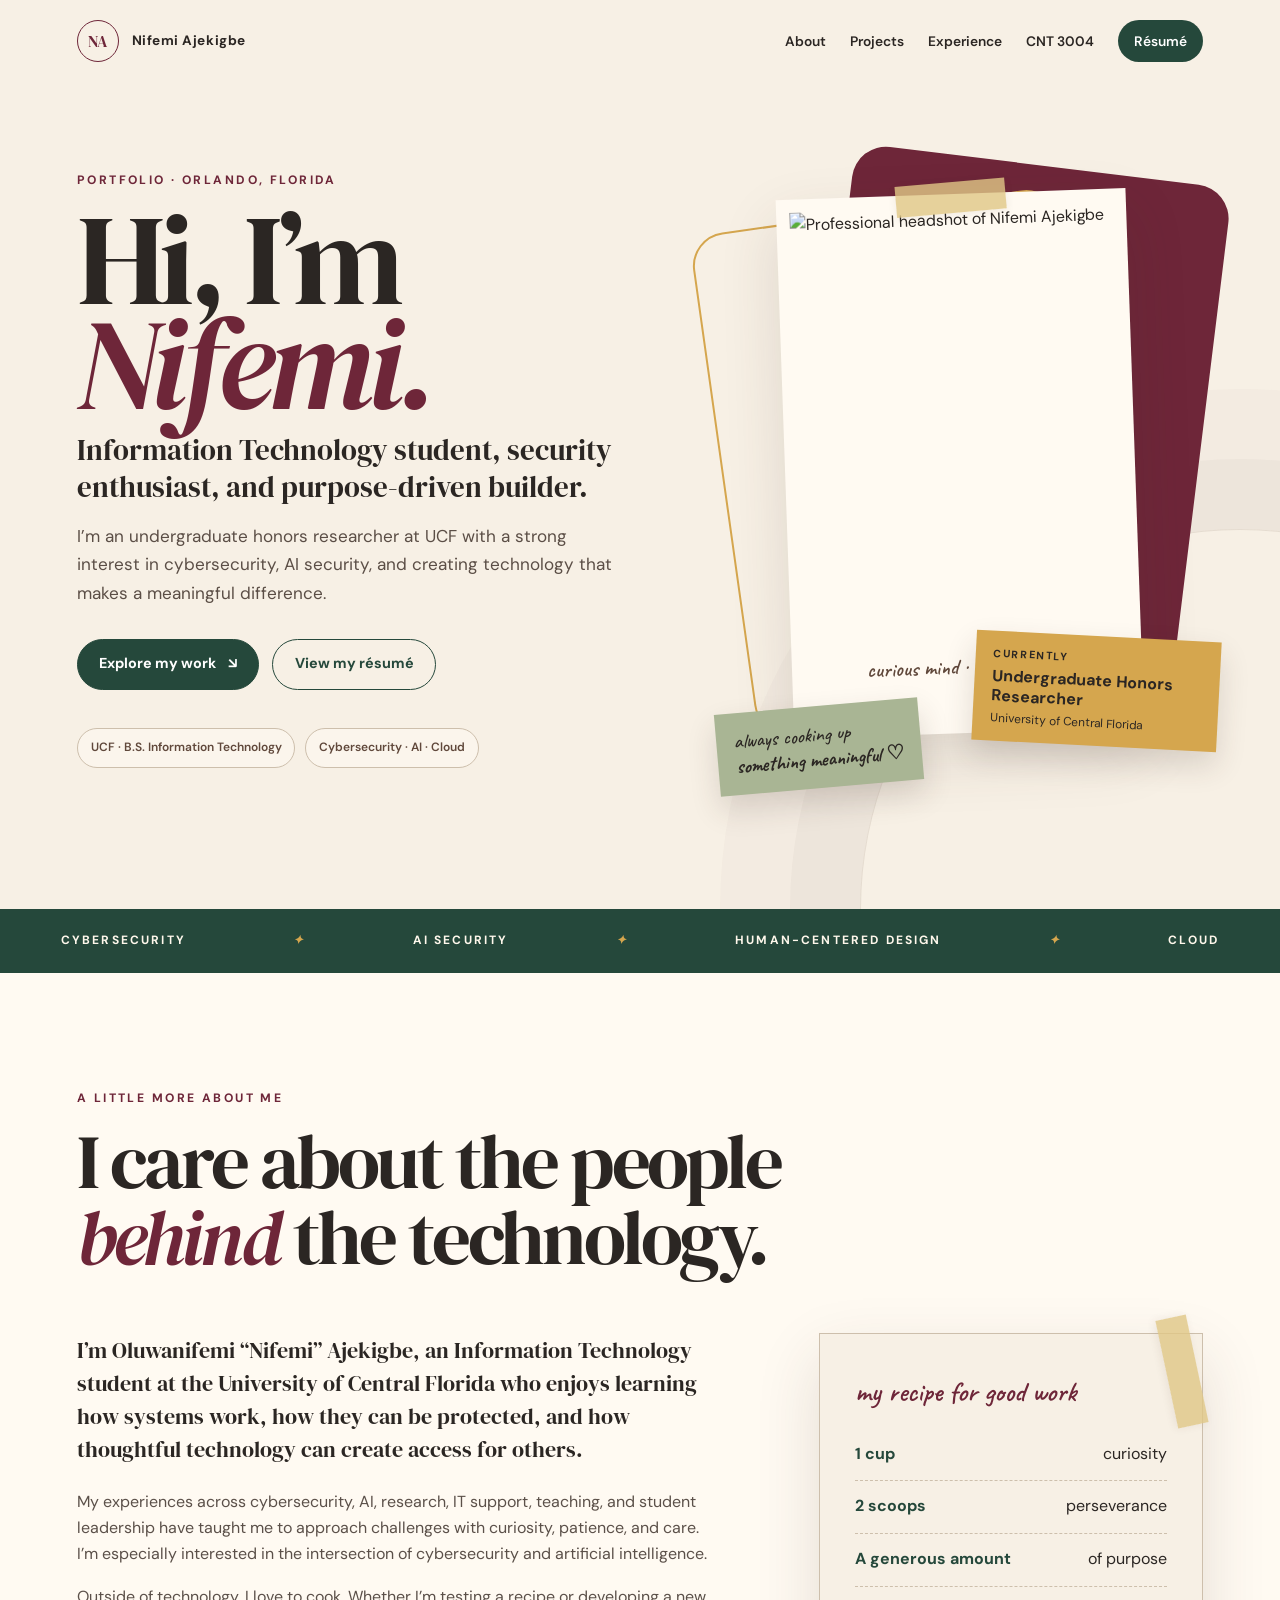
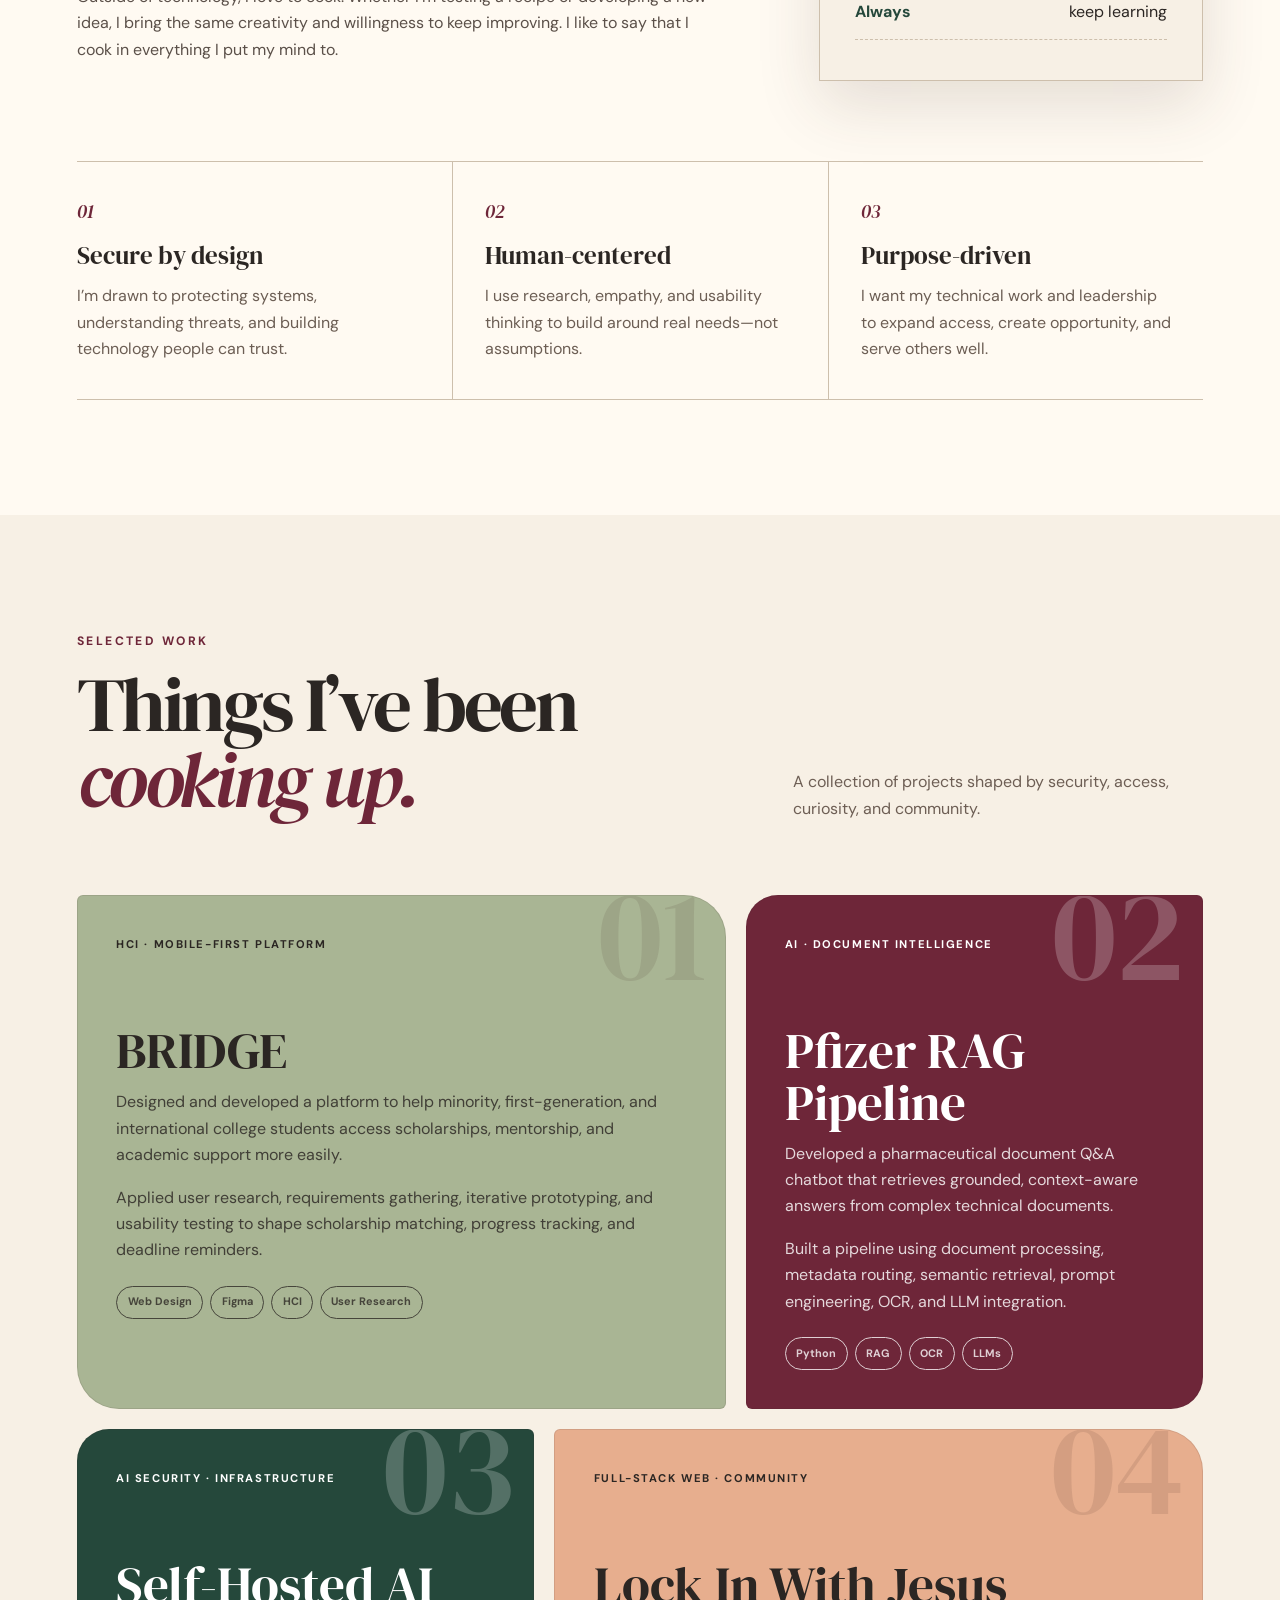
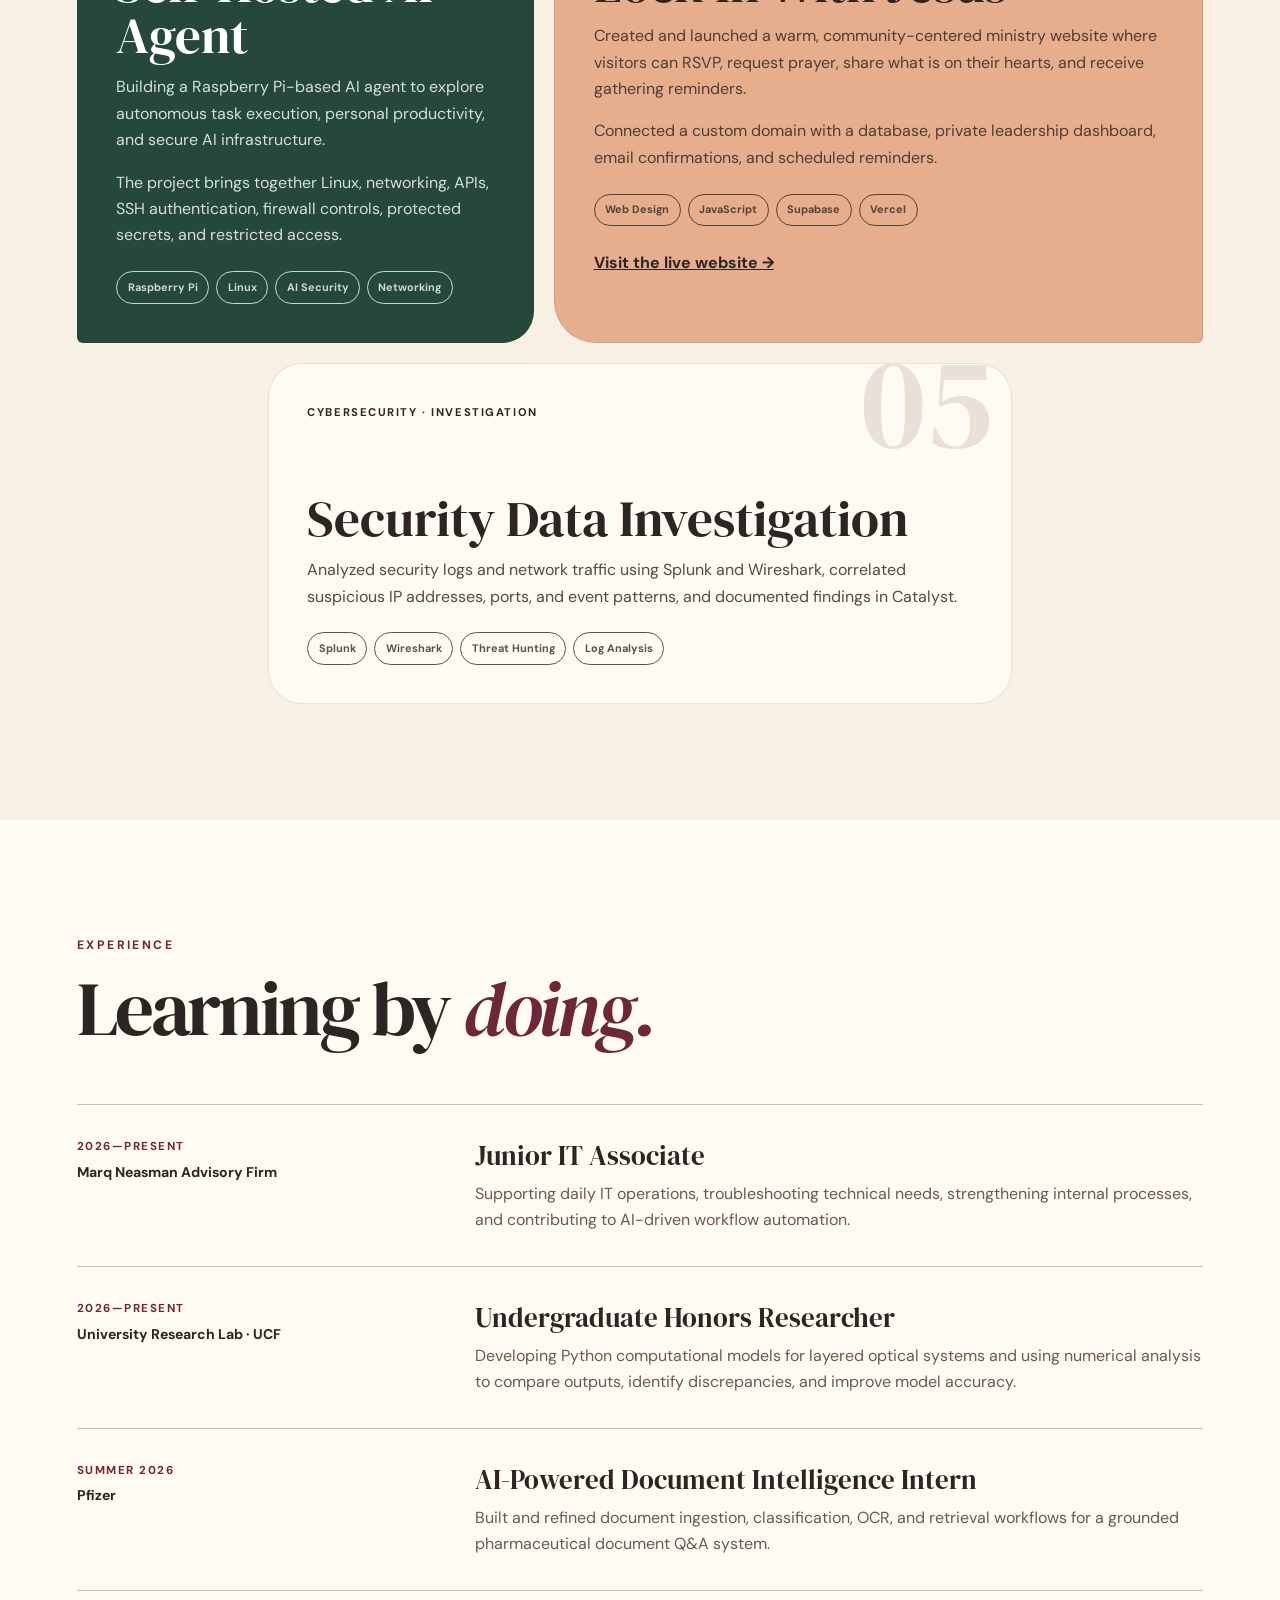
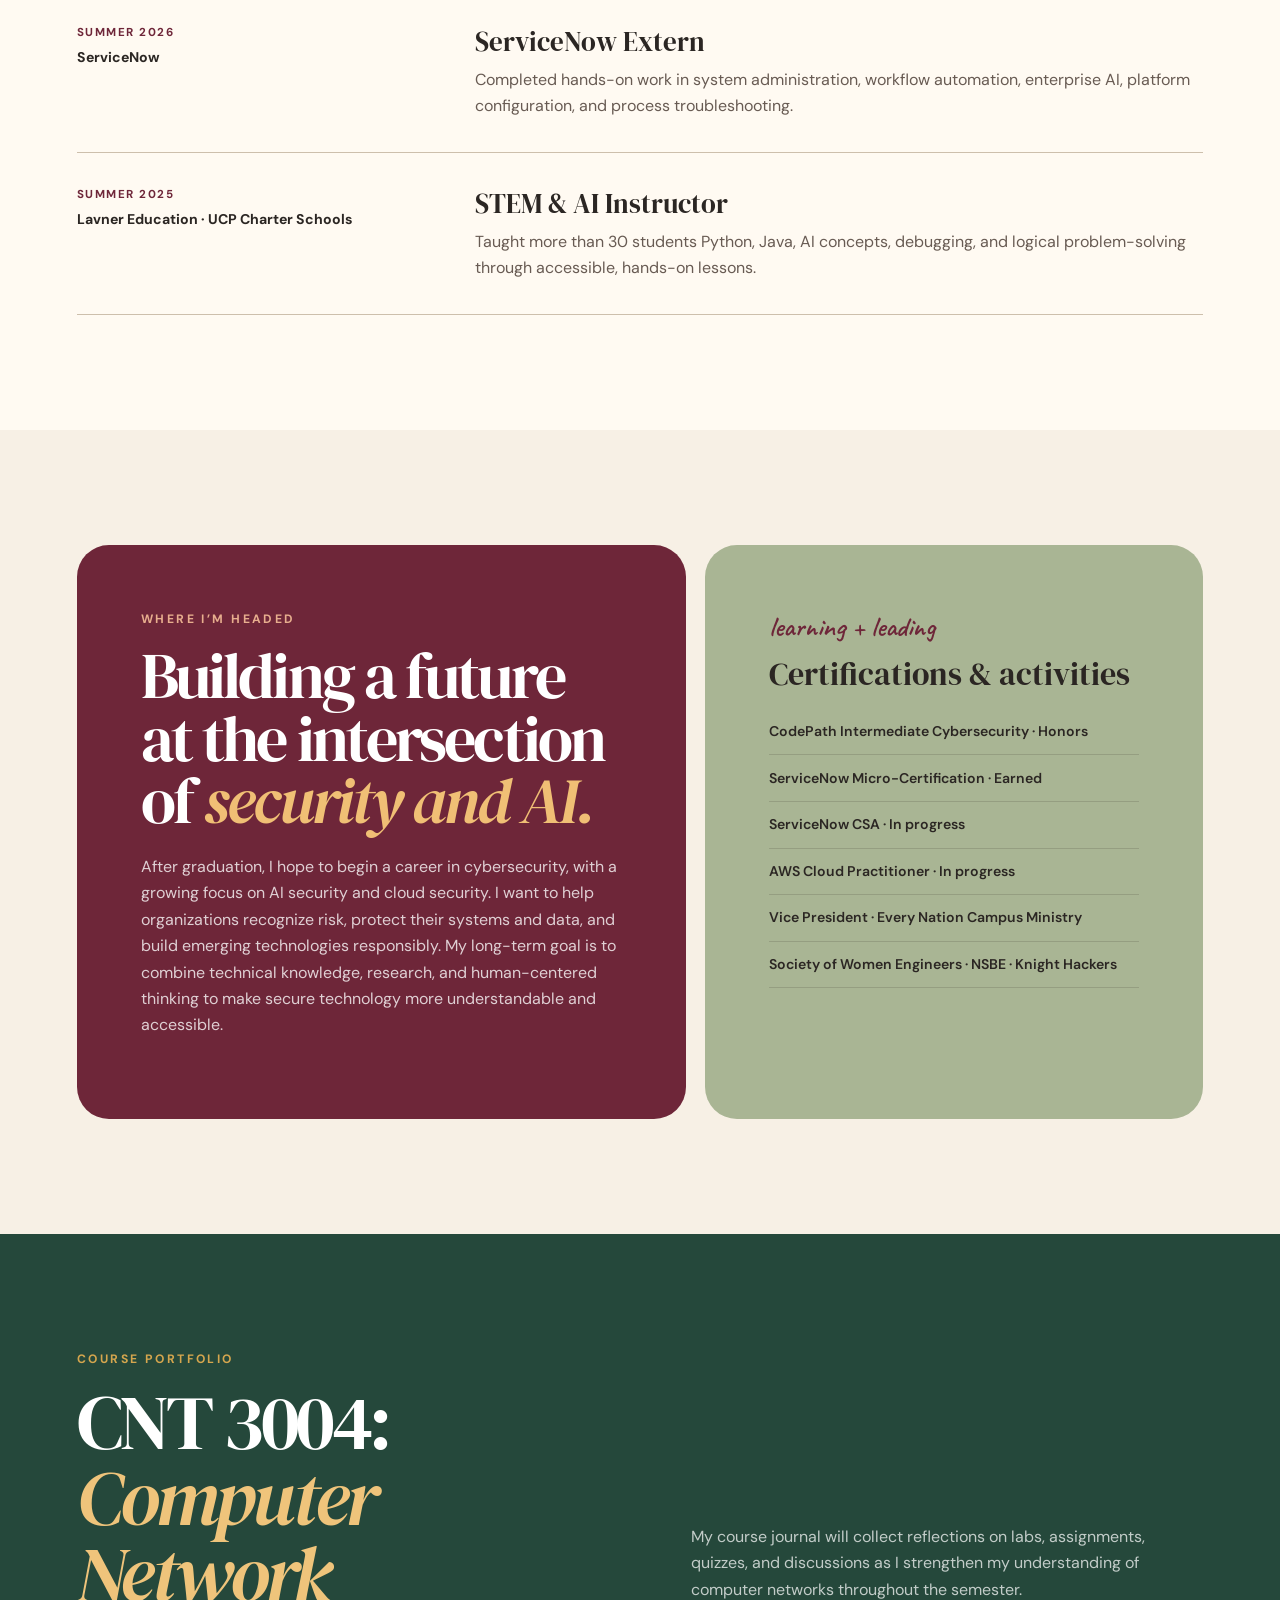
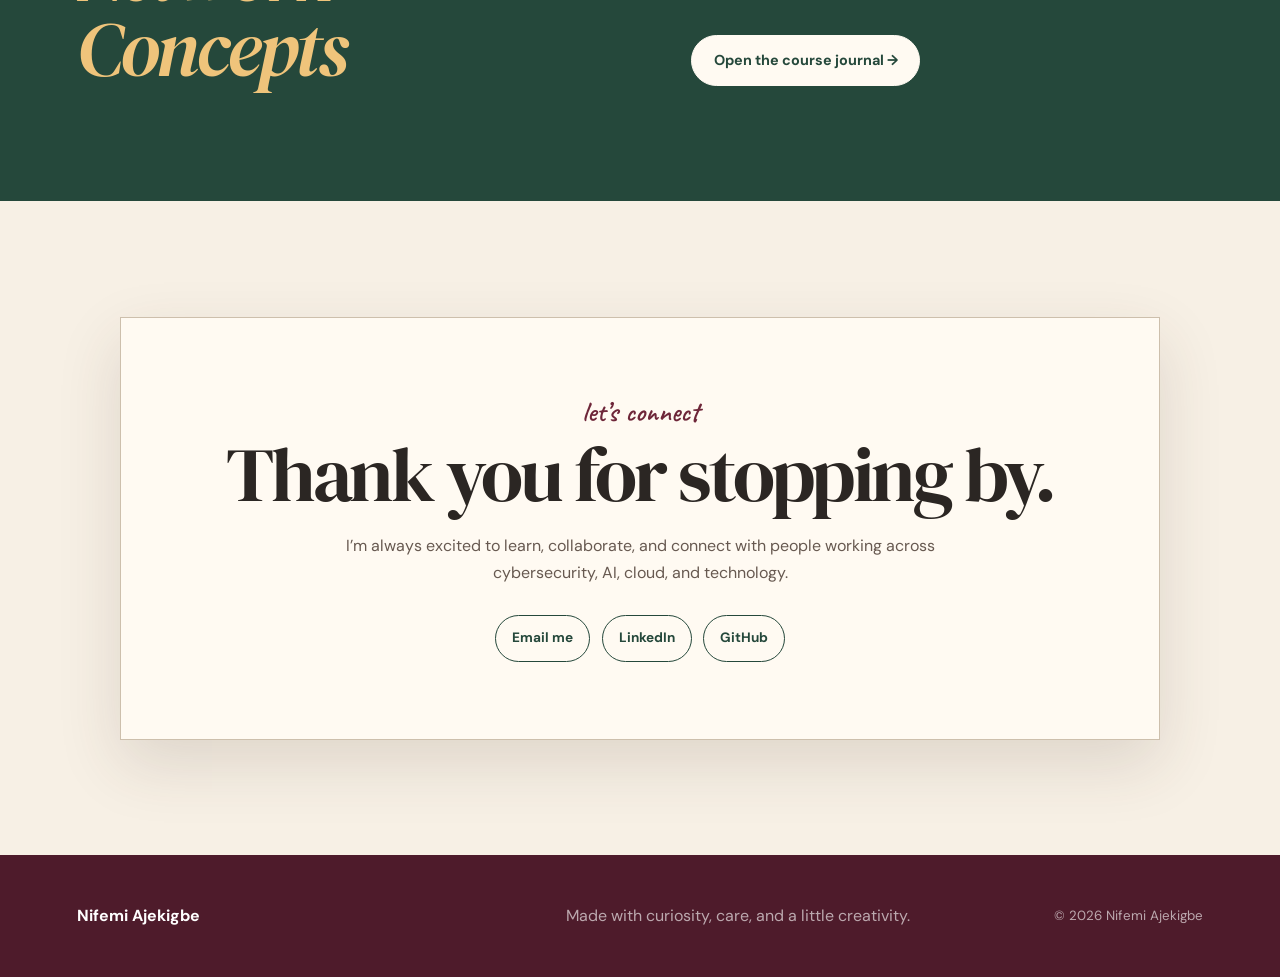
==== index.html @ f954db82 "Add files via upload" ====
<!doctype html>
<html lang="en">
<head>
  <meta charset="utf-8">
  <meta name="viewport" content="width=device-width, initial-scale=1">
  <title>Nifemi Ajekigbe | Portfolio</title>
  <meta name="description" content="The professional portfolio of Nifemi Ajekigbe, an Information Technology student, cybersecurity enthusiast, and undergraduate honors researcher at UCF.">
  <link rel="preconnect" href="https://fonts.googleapis.com">
  <link rel="preconnect" href="https://fonts.gstatic.com" crossorigin>
  <link href="https://fonts.googleapis.com/css2?family=Caveat:wght@500;600&family=DM+Sans:wght@400;500;600;700&family=DM+Serif+Display:ital@0;1&display=swap" rel="stylesheet">
  <link rel="stylesheet" href="/styles.css">
  <script>document.documentElement.classList.add('js')</script>
</head>
<body>
  <a class="skip-link" href="#main">Skip to content</a>
  <header class="site-header">
    <a class="wordmark" href="/" aria-label="Nifemi Ajekigbe home"><span>NA</span><strong>Nifemi Ajekigbe</strong></a>
    <button class="menu-button" type="button" aria-expanded="false" aria-controls="site-nav">Menu</button>
    <nav id="site-nav" aria-label="Main navigation">
      <a href="#about">About</a>
      <a href="#projects">Projects</a>
      <a href="#experience">Experience</a>
      <a href="/cnt3004">CNT 3004</a>
      <a class="nav-pill" href="/assets/oluwanifemi-ajekigbe-resume.pdf" target="_blank">Résumé</a>
    </nav>
  </header>

  <main id="main">
    <section class="hero section-pad">
      <div class="paper-sun" aria-hidden="true"></div>
      <div class="hero-copy reveal from-left">
        <p class="eyebrow">Portfolio · Orlando, Florida</p>
        <h1>Hi, I’m <em>Nifemi.</em></h1>
        <p class="hero-title">Information Technology student, security enthusiast, and purpose-driven builder.</p>
        <p class="hero-intro">I’m an undergraduate honors researcher at UCF with a strong interest in cybersecurity, AI security, and creating technology that makes a meaningful difference.</p>
        <div class="hero-actions">
          <a class="button primary" href="#projects">Explore my work <span>↘</span></a>
          <a class="button secondary" href="/assets/oluwanifemi-ajekigbe-resume.pdf" target="_blank">View my résumé</a>
        </div>
        <div class="quick-notes" aria-label="Quick facts">
          <span>UCF · B.S. Information Technology</span>
          <span>Cybersecurity · AI · Cloud</span>
        </div>
      </div>

      <div class="portrait-collage reveal from-right" aria-label="Professional portrait collage">
        <div class="shape shape-one" aria-hidden="true"></div>
        <div class="shape shape-two" aria-hidden="true"></div>
        <figure class="portrait-frame">
          <span class="tape tape-top" aria-hidden="true"></span>
          <img src="/assets/nifemi-headshot.png" alt="Professional headshot of Nifemi Ajekigbe">
          <figcaption>curious mind · caring heart</figcaption>
        </figure>
        <div class="note-card note-research"><small>currently</small><strong>Undergraduate Honors Researcher</strong><span>University of Central Florida</span></div>
        <div class="note-card note-cooking">always cooking up<br><strong>something meaningful ♡</strong></div>
      </div>
    </section>

    <div class="marquee" aria-label="Areas of interest"><span>CYBERSECURITY</span><i>✦</i><span>AI SECURITY</span><i>✦</i><span>HUMAN-CENTERED DESIGN</span><i>✦</i><span>CLOUD</span></div>

    <section class="about section-pad" id="about">
      <div class="section-heading reveal">
        <p class="eyebrow">A little more about me</p>
        <h2>I care about the people <em>behind</em> the technology.</h2>
      </div>
      <div class="about-grid">
        <div class="about-copy reveal from-left">
          <p class="lead">I’m Oluwanifemi “Nifemi” Ajekigbe, an Information Technology student at the University of Central Florida who enjoys learning how systems work, how they can be protected, and how thoughtful technology can create access for others.</p>
          <p>My experiences across cybersecurity, AI, research, IT support, teaching, and student leadership have taught me to approach challenges with curiosity, patience, and care. I’m especially interested in the intersection of cybersecurity and artificial intelligence.</p>
          <p>Outside of technology, I love to cook. Whether I’m testing a recipe or developing a new idea, I bring the same creativity and willingness to keep improving. I like to say that I cook in everything I put my mind to.</p>
        </div>
        <aside class="recipe-card reveal from-right" aria-label="Nifemi's approach">
          <span class="tape tape-side" aria-hidden="true"></span>
          <p class="handwritten">my recipe for good work</p>
          <ul>
            <li><strong>1 cup</strong> curiosity</li>
            <li><strong>2 scoops</strong> perseverance</li>
            <li><strong>A generous amount</strong> of purpose</li>
            <li><strong>Always</strong> keep learning</li>
          </ul>
        </aside>
      </div>

      <div class="focus-grid">
        <article class="focus-card reveal"><span>01</span><h3>Secure by design</h3><p>I’m drawn to protecting systems, understanding threats, and building technology people can trust.</p></article>
        <article class="focus-card reveal"><span>02</span><h3>Human-centered</h3><p>I use research, empathy, and usability thinking to build around real needs—not assumptions.</p></article>
        <article class="focus-card reveal"><span>03</span><h3>Purpose-driven</h3><p>I want my technical work and leadership to expand access, create opportunity, and serve others well.</p></article>
      </div>
    </section>

    <section class="projects section-pad" id="projects">
      <div class="section-heading split reveal">
        <div><p class="eyebrow">Selected work</p><h2>Things I’ve been <em>cooking up.</em></h2></div>
        <p>A collection of projects shaped by security, access, curiosity, and community.</p>
      </div>

      <div class="project-grid">
        <article class="project-card bridge reveal">
          <div class="project-number">01</div><p class="project-type">HCI · Mobile-first platform</p><h3>BRIDGE</h3>
          <p>Designed and developed a platform to help minority, first-generation, and international college students access scholarships, mentorship, and academic support more easily.</p>
          <p>Applied user research, requirements gathering, iterative prototyping, and usability testing to shape scholarship matching, progress tracking, and deadline reminders.</p>
          <ul class="tags"><li>Web Design</li><li>Figma</li><li>HCI</li><li>User Research</li></ul>
        </article>

        <article class="project-card rag reveal">
          <div class="project-number">02</div><p class="project-type">AI · Document intelligence</p><h3>Pfizer RAG Pipeline</h3>
          <p>Developed a pharmaceutical document Q&amp;A chatbot that retrieves grounded, context-aware answers from complex technical documents.</p>
          <p>Built a pipeline using document processing, metadata routing, semantic retrieval, prompt engineering, OCR, and LLM integration.</p>
          <ul class="tags"><li>Python</li><li>RAG</li><li>OCR</li><li>LLMs</li></ul>
        </article>

        <article class="project-card pi reveal">
          <div class="project-number">03</div><p class="project-type">AI security · Infrastructure</p><h3>Self-Hosted AI Agent</h3>
          <p>Building a Raspberry Pi-based AI agent to explore autonomous task execution, personal productivity, and secure AI infrastructure.</p>
          <p>The project brings together Linux, networking, APIs, SSH authentication, firewall controls, protected secrets, and restricted access.</p>
          <ul class="tags"><li>Raspberry Pi</li><li>Linux</li><li>AI Security</li><li>Networking</li></ul>
        </article>

        <article class="project-card lockin reveal">
          <div class="project-number">04</div><p class="project-type">Full-stack web · Community</p><h3>Lock In With Jesus</h3>
          <p>Created and launched a warm, community-centered ministry website where visitors can RSVP, request prayer, share what is on their hearts, and receive gathering reminders.</p>
          <p>Connected a custom domain with a database, private leadership dashboard, email confirmations, and scheduled reminders.</p>
          <ul class="tags"><li>Web Design</li><li>JavaScript</li><li>Supabase</li><li>Vercel</li></ul>
          <a class="text-link" href="https://www.lockinwjesus.org" target="_blank" rel="noreferrer">Visit the live website →</a>
        </article>

        <article class="project-card security reveal">
          <div class="project-number">05</div><p class="project-type">Cybersecurity · Investigation</p><h3>Security Data Investigation</h3>
          <p>Analyzed security logs and network traffic using Splunk and Wireshark, correlated suspicious IP addresses, ports, and event patterns, and documented findings in Catalyst.</p>
          <ul class="tags"><li>Splunk</li><li>Wireshark</li><li>Threat Hunting</li><li>Log Analysis</li></ul>
        </article>
      </div>
    </section>

    <section class="experience section-pad" id="experience">
      <div class="section-heading reveal"><p class="eyebrow">Experience</p><h2>Learning by <em>doing.</em></h2></div>
      <div class="timeline">
        <article class="timeline-item reveal"><div><span>2026—Present</span><strong>Marq Neasman Advisory Firm</strong></div><div><h3>Junior IT Associate</h3><p>Supporting daily IT operations, troubleshooting technical needs, strengthening internal processes, and contributing to AI-driven workflow automation.</p></div></article>
        <article class="timeline-item reveal"><div><span>2026—Present</span><strong>University Research Lab · UCF</strong></div><div><h3>Undergraduate Honors Researcher</h3><p>Developing Python computational models for layered optical systems and using numerical analysis to compare outputs, identify discrepancies, and improve model accuracy.</p></div></article>
        <article class="timeline-item reveal"><div><span>Summer 2026</span><strong>Pfizer</strong></div><div><h3>AI-Powered Document Intelligence Intern</h3><p>Built and refined document ingestion, classification, OCR, and retrieval workflows for a grounded pharmaceutical document Q&amp;A system.</p></div></article>
        <article class="timeline-item reveal"><div><span>Summer 2026</span><strong>ServiceNow</strong></div><div><h3>ServiceNow Extern</h3><p>Completed hands-on work in system administration, workflow automation, enterprise AI, platform configuration, and process troubleshooting.</p></div></article>
        <article class="timeline-item reveal"><div><span>Summer 2025</span><strong>Lavner Education · UCP Charter Schools</strong></div><div><h3>STEM &amp; AI Instructor</h3><p>Taught more than 30 students Python, Java, AI concepts, debugging, and logical problem-solving through accessible, hands-on lessons.</p></div></article>
      </div>
    </section>

    <section class="goals section-pad" id="goals">
      <div class="goals-card reveal">
        <p class="eyebrow">Where I’m headed</p>
        <h2>Building a future at the intersection of <em>security and AI.</em></h2>
        <p>After graduation, I hope to begin a career in cybersecurity, with a growing focus on AI security and cloud security. I want to help organizations recognize risk, protect their systems and data, and build emerging technologies responsibly. My long-term goal is to combine technical knowledge, research, and human-centered thinking to make secure technology more understandable and accessible.</p>
      </div>
      <div class="activities reveal">
        <p class="handwritten">learning + leading</p>
        <h3>Certifications &amp; activities</h3>
        <div class="activity-list">
          <span>CodePath Intermediate Cybersecurity · Honors</span>
          <span>ServiceNow Micro-Certification · Earned</span>
          <span>ServiceNow CSA · In progress</span>
          <span>AWS Cloud Practitioner · In progress</span>
          <span>Vice President · Every Nation Campus Ministry</span>
          <span>Society of Women Engineers · NSBE · Knight Hackers</span>
        </div>
      </div>
    </section>

    <section class="course-preview section-pad reveal">
      <div><p class="eyebrow">Course portfolio</p><h2>CNT 3004:<br><em>Computer Network Concepts</em></h2></div>
      <div><p>My course journal will collect reflections on labs, assignments, quizzes, and discussions as I strengthen my understanding of computer networks throughout the semester.</p><a class="button primary" href="/cnt3004">Open the course journal →</a></div>
    </section>

    <section class="contact section-pad" id="contact">
      <div class="contact-card reveal">
        <p class="handwritten">let’s connect</p>
        <h2>Thank you for stopping by.</h2>
        <p>I’m always excited to learn, collaborate, and connect with people working across cybersecurity, AI, cloud, and technology.</p>
        <div class="contact-links"><a href="mailto:ayunfe55@gmail.com">Email me</a><a href="https://www.linkedin.com/in/nifemi-ajekigbe/" target="_blank" rel="noreferrer">LinkedIn</a><a href="https://github.com/ayunfe55-stack" target="_blank" rel="noreferrer">GitHub</a></div>
      </div>
    </section>
  </main>

  <footer><strong>Nifemi Ajekigbe</strong><span>Made with curiosity, care, and a little creativity.</span><small>© <span id="year">2026</span> Nifemi Ajekigbe</small></footer>
  <script src="/app.js"></script>
</body>
</html>
---- styles.css ----
:root {
  --cream: #f7f0e5;
  --paper: #fffaf2;
  --ink: #2b2623;
  --burgundy: #6e2639;
  --burgundy-dark: #4e1b2b;
  --forest: #25483b;
  --sage: #a9b594;
  --gold: #d5a64e;
  --peach: #e7ae8e;
  --brown: #60483b;
  --line: #cdbfac;
  --shadow: 0 24px 60px rgba(70, 49, 39, .14);
}

* { box-sizing: border-box; }
html { scroll-behavior: smooth; }
body { margin: 0; overflow-x: hidden; background: var(--cream); color: var(--ink); font: 16px/1.65 "DM Sans", sans-serif; }
img { max-width: 100%; }
a { color: inherit; }
.skip-link { position: fixed; left: 1rem; top: -5rem; z-index: 100; padding: .8rem 1rem; background: var(--forest); color: white; border-radius: 10px; }
.skip-link:focus { top: 1rem; }
.section-pad { padding: clamp(5rem, 9vw, 8rem) clamp(1.2rem, 6vw, 6rem); }
.eyebrow { margin: 0 0 1rem; color: var(--burgundy); font-size: .76rem; font-weight: 700; letter-spacing: .2em; text-transform: uppercase; }
h1, h2, h3 { margin-top: 0; }
h1, h2 { font-family: "DM Serif Display", serif; font-weight: 400; letter-spacing: -.045em; }
h1 em, h2 em { color: var(--burgundy); font-weight: 400; }
h2 { margin-bottom: 1.3rem; font-size: clamp(3rem, 6vw, 5.9rem); line-height: .98; }
p { margin-top: 0; }

.site-header { position: absolute; top: 0; left: 0; z-index: 50; display: flex; width: 100%; min-height: 82px; align-items: center; justify-content: space-between; gap: 2rem; padding: 0 clamp(1.2rem, 6vw, 6rem); }
.wordmark { display: flex; align-items: center; gap: .8rem; text-decoration: none; }
.wordmark span { display: grid; width: 42px; height: 42px; place-items: center; border: 1.5px solid var(--burgundy); border-radius: 50%; color: var(--burgundy); font-family: "DM Serif Display", serif; }
.wordmark strong { font-size: .85rem; letter-spacing: .04em; }
#site-nav { display: flex; align-items: center; gap: 1.5rem; }
#site-nav a { font-size: .86rem; font-weight: 600; text-decoration: none; }
#site-nav a:not(.nav-pill) { position: relative; }
#site-nav a:not(.nav-pill)::after { position: absolute; right: 0; bottom: -.25rem; left: 0; height: 1px; background: var(--burgundy); content: ""; transform: scaleX(0); transition: transform .25s ease; }
#site-nav a:hover::after, #site-nav a:focus-visible::after { transform: scaleX(1); }
.nav-pill { padding: .62rem 1rem; border-radius: 999px; background: var(--forest); color: white; }
.menu-button { display: none; border: 1px solid var(--line); border-radius: 999px; background: var(--paper); padding: .65rem 1rem; color: var(--ink); font: 700 .8rem "DM Sans", sans-serif; }

.hero { position: relative; display: grid; min-height: 810px; grid-template-columns: minmax(0, 1.05fr) minmax(370px, .95fr); align-items: center; gap: clamp(3rem, 8vw, 8rem); padding-top: 9rem; overflow: hidden; }
.paper-sun { position: absolute; right: -340px; bottom: -380px; width: 760px; height: 760px; border: 1px solid rgba(96,72,59,.12); border-radius: 50%; box-shadow: 0 0 0 70px rgba(96,72,59,.035), 0 0 0 140px rgba(96,72,59,.025); }
.hero-copy { position: relative; z-index: 2; max-width: 770px; }
.hero h1 { margin: .2rem 0 1rem; font-size: clamp(5rem, 10vw, 9rem); line-height: .82; }
.hero-title { max-width: 680px; margin-bottom: 1rem; font-family: "DM Serif Display", serif; font-size: clamp(1.6rem, 2.3vw, 2.2rem); line-height: 1.25; }
.hero-intro { max-width: 620px; color: #5b4e46; font-size: 1.07rem; }
.hero-actions { display: flex; flex-wrap: wrap; gap: .8rem; margin-top: 2rem; }
.button { display: inline-flex; min-height: 51px; align-items: center; justify-content: center; gap: .7rem; padding: 0 1.35rem; border: 1px solid var(--forest); border-radius: 999px; font-size: .9rem; font-weight: 700; text-decoration: none; transition: transform .25s ease, box-shadow .25s ease; }
.button:hover { transform: translateY(-3px); box-shadow: 0 12px 24px rgba(37,72,59,.15); }
.button.primary { background: var(--forest); color: white; }
.button.secondary { color: var(--forest); }
.quick-notes { display: flex; flex-wrap: wrap; gap: .6rem; margin-top: 2.4rem; }
.quick-notes span { padding: .55rem .8rem; border: 1px solid var(--line); border-radius: 999px; background: rgba(255,250,242,.58); color: var(--brown); font-size: .75rem; font-weight: 600; }

.portrait-collage { position: relative; width: min(100%, 580px); min-height: 650px; justify-self: center; }
.shape { position: absolute; border-radius: 34px; }
.shape-one { top: 20px; right: 0; width: 78%; height: 78%; background: var(--burgundy); transform: rotate(7deg); }
.shape-two { top: 65px; left: 5px; width: 76%; height: 78%; border: 2px solid var(--gold); transform: rotate(-8deg); }
.portrait-frame { position: absolute; top: 50px; left: 50%; z-index: 2; width: 72%; margin: 0; padding: 13px 13px 3.3rem; background: var(--paper); box-shadow: var(--shadow); transform: translateX(-50%) rotate(-2deg); }
.portrait-frame img { display: block; width: 100%; aspect-ratio: .75; object-fit: cover; object-position: center 30%; }
.portrait-frame figcaption { padding-top: .85rem; color: var(--brown); font: 600 1.35rem "Caveat", cursive; text-align: center; }
.tape { position: absolute; z-index: 4; display: block; width: 110px; height: 31px; background: rgba(224,199,134,.8); box-shadow: 0 2px 8px rgba(71,49,36,.08); }
.tape-top { top: -12px; left: 50%; transform: translateX(-50%) rotate(-3deg); }
.note-card { position: absolute; z-index: 5; display: grid; padding: 1rem 1.1rem; box-shadow: 0 14px 30px rgba(63,44,36,.16); line-height: 1.25; }
.note-card small { margin-bottom: .35rem; font-size: .66rem; font-weight: 700; letter-spacing: .15em; text-transform: uppercase; }
.note-research { right: -16px; bottom: 48px; max-width: 245px; background: var(--gold); transform: rotate(3deg); }
.note-research span { margin-top: .3rem; font-size: .74rem; }
.note-cooking { bottom: 6px; left: 0; background: var(--sage); font: 500 1.25rem "Caveat", cursive; transform: rotate(-5deg); }

.marquee { display: flex; min-height: 64px; align-items: center; justify-content: space-around; gap: 1.5rem; padding: .8rem 1.2rem; overflow: hidden; background: var(--forest); color: #fff8ec; font-size: .75rem; font-weight: 700; letter-spacing: .18em; white-space: nowrap; }
.marquee i { color: var(--gold); }

.about { background: var(--paper); }
.section-heading { max-width: 900px; margin-bottom: 3.6rem; }
.section-heading.split { display: flex; max-width: none; align-items: flex-end; justify-content: space-between; gap: 3rem; }
.section-heading.split > p { max-width: 410px; color: #6d5e54; }
.about-grid { display: grid; grid-template-columns: minmax(0, 1.25fr) minmax(310px, .75fr); gap: clamp(3rem, 8vw, 8rem); align-items: center; }
.about-copy { color: #5b5049; }
.about-copy .lead { color: var(--ink); font-family: "DM Serif Display", serif; font-size: 1.38rem; line-height: 1.5; }
.recipe-card { position: relative; padding: 2.5rem 2.2rem; border: 1px solid var(--line); background: var(--cream); box-shadow: var(--shadow); transform: rotate(1.5deg); }
.tape-side { top: 22px; right: -35px; transform: rotate(78deg); }
.handwritten { margin: 0 0 .5rem; color: var(--burgundy); font: 600 1.75rem "Caveat", cursive; }
.recipe-card ul { margin: 1.2rem 0 0; padding: 0; list-style: none; }
.recipe-card li { display: flex; justify-content: space-between; gap: 1rem; padding: .8rem 0; border-bottom: 1px dashed var(--line); }
.recipe-card li strong { color: var(--forest); }
.focus-grid { display: grid; grid-template-columns: repeat(3, 1fr); margin-top: 5rem; border-top: 1px solid var(--line); border-bottom: 1px solid var(--line); }
.focus-card { padding: 2.3rem 2rem 2.3rem 0; }
.focus-card + .focus-card { padding-left: 2rem; border-left: 1px solid var(--line); }
.focus-card span { color: var(--burgundy); font: italic 1.2rem "DM Serif Display", serif; }
.focus-card h3 { margin: .7rem 0; font: 400 1.55rem "DM Serif Display", serif; }
.focus-card p { margin: 0; color: #6c5e54; }

.projects { background: var(--cream); }
.project-grid { display: grid; grid-template-columns: repeat(12, 1fr); gap: 1.25rem; }
.project-card { position: relative; min-height: 430px; padding: clamp(1.5rem, 3vw, 2.5rem); border: 1px solid rgba(59,47,40,.12); overflow: hidden; transition: transform .28s ease, box-shadow .28s ease; }
.project-card:hover { z-index: 3; transform: translateY(-6px) rotate(0deg); box-shadow: var(--shadow); }
.project-card:nth-child(1) { grid-column: span 7; border-radius: 6px 42px 6px 42px; background: var(--sage); transform: rotate(-.5deg); }
.project-card:nth-child(2) { grid-column: span 5; border-radius: 32px 6px 32px 6px; background: var(--burgundy); color: white; transform: rotate(.5deg); }
.project-card:nth-child(3) { grid-column: span 5; border-radius: 32px 6px 32px 6px; background: var(--forest); color: white; transform: rotate(.4deg); }
.project-card:nth-child(4) { grid-column: span 7; border-radius: 6px 42px 6px 42px; background: var(--peach); transform: rotate(-.4deg); }
.project-card:nth-child(5) { grid-column: 3 / span 8; min-height: 330px; border-radius: 34px; background: var(--paper); }
.project-number { position: absolute; top: -25px; right: 18px; color: rgba(255,255,255,.22); font: 400 8rem "DM Serif Display", serif; line-height: 1; }
.bridge .project-number, .lockin .project-number, .security .project-number { color: rgba(72,48,39,.12); }
.project-type { margin-bottom: auto; font-size: .7rem; font-weight: 700; letter-spacing: .14em; text-transform: uppercase; }
.project-card h3 { position: relative; margin: 4.5rem 0 .8rem; font: 400 clamp(2.1rem, 4vw, 3.4rem)/1 "DM Serif Display", serif; }
.project-card p { position: relative; max-width: 650px; }
.project-card > p:not(.project-type) { opacity: .82; }
.tags { position: relative; display: flex; flex-wrap: wrap; gap: .45rem; margin: 1.4rem 0 0; padding: 0; list-style: none; }
.tags li { padding: .4rem .65rem; border: 1px solid currentColor; border-radius: 999px; font-size: .68rem; font-weight: 700; opacity: .78; }
.text-link { position: relative; display: inline-block; margin-top: 1.5rem; font-weight: 700; }

.experience { background: var(--paper); }
.timeline { border-top: 1px solid var(--line); }
.timeline-item { display: grid; grid-template-columns: minmax(210px, .65fr) 1.35fr; gap: 3rem; padding: 2rem 0; border-bottom: 1px solid var(--line); }
.timeline-item > div:first-child { display: grid; align-content: start; gap: .3rem; }
.timeline-item span { color: var(--burgundy); font-size: .72rem; font-weight: 700; letter-spacing: .13em; text-transform: uppercase; }
.timeline-item strong { font-size: .88rem; }
.timeline-item h3 { margin-bottom: .45rem; font: 400 1.7rem "DM Serif Display", serif; }
.timeline-item p { max-width: 750px; margin: 0; color: #685b53; }

.goals { display: grid; grid-template-columns: 1.1fr .9fr; gap: 1.2rem; background: var(--cream); }
.goals-card, .activities { padding: clamp(2rem, 5vw, 4rem); border-radius: 32px; }
.goals-card { background: var(--burgundy); color: white; }
.goals-card .eyebrow { color: var(--peach); }
.goals-card h2 { font-size: clamp(2.8rem, 5vw, 5rem); }
.goals-card h2 em { color: #f0bf75; }
.goals-card > p:last-child { max-width: 720px; color: rgba(255,255,255,.78); }
.activities { background: var(--sage); }
.activities h3 { margin-bottom: 1.5rem; font: 400 2rem "DM Serif Display", serif; }
.activity-list { display: grid; gap: .7rem; }
.activity-list span { padding-bottom: .7rem; border-bottom: 1px solid rgba(43,38,35,.16); font-size: .88rem; font-weight: 600; }

.course-preview { display: grid; grid-template-columns: 1fr 1fr; align-items: end; gap: clamp(3rem, 8vw, 8rem); background: var(--forest); color: white; }
.course-preview .eyebrow { color: var(--gold); }
.course-preview h2 { margin-bottom: 0; }
.course-preview h2 em { color: #efc47b; }
.course-preview > div:last-child p { max-width: 540px; color: rgba(255,255,255,.72); }
.course-preview .button { margin-top: 1rem; border-color: var(--paper); background: var(--paper); color: var(--forest); }

.contact { background: var(--cream); }
.contact-card { max-width: 1040px; margin: 0 auto; padding: clamp(2.2rem, 6vw, 5rem); border: 1px solid var(--line); background: var(--paper); box-shadow: var(--shadow); text-align: center; transform: rotate(-.4deg); }
.contact-card h2 { font-size: clamp(3rem, 6vw, 5.5rem); }
.contact-card > p:not(.handwritten) { max-width: 650px; margin-right: auto; margin-left: auto; color: #675950; }
.contact-links { display: flex; flex-wrap: wrap; justify-content: center; gap: .7rem; margin-top: 1.8rem; }
.contact-links a { padding: .7rem 1rem; border: 1px solid var(--forest); border-radius: 999px; color: var(--forest); font-size: .85rem; font-weight: 700; text-decoration: none; }

footer { display: grid; grid-template-columns: 1fr 1fr auto; gap: 2rem; align-items: center; padding: 3rem clamp(1.2rem, 6vw, 6rem); background: var(--burgundy-dark); color: white; }
footer span, footer small { color: rgba(255,255,255,.62); }

.course-page { background: var(--paper); }
.course-hero { display: grid; min-height: 700px; grid-template-columns: 1.25fr .75fr; align-items: center; gap: clamp(3rem, 9vw, 9rem); padding-top: 9rem; background: var(--cream); }
.course-hero h1 { margin: .5rem 0 1.4rem; font-size: clamp(4rem, 8vw, 7.6rem); line-height: .9; }
.course-hero > div > p:last-child { max-width: 670px; color: #665950; font-size: 1.08rem; }
.course-note { position: relative; padding: 3rem 2.3rem; background: var(--gold); box-shadow: var(--shadow); transform: rotate(2deg); }
.course-note strong { display: block; font: 400 2rem/1.25 "DM Serif Display", serif; }
.course-body { background: var(--paper); }
.course-intro { display: grid; grid-template-columns: .7fr 1.3fr; gap: 3rem; align-items: start; padding-bottom: 5rem; border-bottom: 1px solid var(--line); }
.course-intro .eyebrow { grid-column: 1/-1; }
.course-intro h2 { font-size: clamp(3rem, 5.5vw, 5.2rem); }
.course-intro > p:last-child { max-width: 700px; color: #665950; font-size: 1.08rem; }
.journal-heading { max-width: 850px; margin: 5rem 0 2.5rem; }
.journal-heading h2 { font-size: clamp(2.8rem, 5vw, 5rem); }
.journal-grid { display: grid; grid-template-columns: repeat(3, 1fr); gap: 1rem; }
.journal-card { min-height: 330px; padding: 2rem; border: 1px solid var(--line); border-radius: 24px; background: var(--cream); }
.journal-card:nth-child(2) { background: var(--sage); }
.journal-card:nth-child(3) { background: #e9b69c; }
.journal-card span { color: var(--burgundy); font: italic 1.25rem "DM Serif Display", serif; }
.journal-card h3 { margin: 3rem 0 .8rem; font: 400 1.7rem/1.15 "DM Serif Display", serif; }
.journal-card p { color: #62564e; }
.back-link { display: inline-block; margin-top: 3rem; color: var(--forest); font-weight: 700; }

.js .reveal { opacity: 0; transform: translateY(40px); transition: opacity .75s ease, transform .75s cubic-bezier(.22,1,.36,1); transition-delay: var(--delay, 0ms); }
.js .reveal.from-left { transform: translateX(-50px); }
.js .reveal.from-right { transform: translateX(50px); }
.js .reveal.visible { opacity: 1; transform: translate(0,0); }

@media (max-width: 980px) {
  .site-header { position: relative; background: var(--cream); }
  .menu-button { display: block; }
  #site-nav { position: absolute; top: 72px; right: 1.2rem; left: 1.2rem; display: none; align-items: stretch; gap: .3rem; padding: 1rem; border: 1px solid var(--line); border-radius: 20px; background: var(--paper); box-shadow: var(--shadow); }
  #site-nav.open { display: grid; }
  #site-nav a { padding: .7rem; }
  .hero { grid-template-columns: 1fr; padding-top: 5rem; }
  .portrait-collage { width: min(92vw, 580px); }
  .about-grid, .goals, .course-preview, .course-hero, .course-intro { grid-template-columns: 1fr; }
  .project-card:nth-child(n) { grid-column: span 6; }
  .project-card:nth-child(5) { grid-column: 3 / span 8; }
  .journal-grid { grid-template-columns: 1fr; }
  .journal-card { min-height: 0; }
  footer { grid-template-columns: 1fr 1fr; }
  footer small { grid-column: 1/-1; }
}

@media (max-width: 680px) {
  .site-header { min-height: 72px; }
  .wordmark strong { display: none; }
  .hero { min-height: 0; padding-top: 4rem; }
  .hero h1 { font-size: 4.6rem; }
  .hero-actions { display: grid; }
  .button { width: 100%; }
  .portrait-collage { min-height: 570px; }
  .portrait-frame { width: 82%; }
  .note-research { right: 0; max-width: 205px; }
  .note-cooking { left: 0; }
  .marquee { justify-content: flex-start; }
  .marquee span:nth-of-type(n+3), .marquee i:nth-of-type(n+3) { display: none; }
  .section-heading.split { display: block; }
  .focus-grid { grid-template-columns: 1fr; }
  .focus-card { padding: 1.8rem 0; }
  .focus-card + .focus-card { padding-left: 0; border-top: 1px solid var(--line); border-left: 0; }
  .project-grid { display: grid; grid-template-columns: 1fr; }
  .project-card:nth-child(n) { grid-column: auto; min-height: 0; transform: none; }
  .project-card h3 { margin-top: 3.5rem; }
  .timeline-item { grid-template-columns: 1fr; gap: 1rem; }
  .course-preview { align-items: start; }
  footer { grid-template-columns: 1fr; }
  footer small { grid-column: auto; }
  .course-hero { min-height: 0; padding-top: 5rem; }
  .course-hero h1 { font-size: 3.8rem; }
}

@media (prefers-reduced-motion: reduce) {
  html { scroll-behavior: auto; }
  *, *::before, *::after { scroll-behavior: auto !important; transition-duration: .01ms !important; animation-duration: .01ms !important; }
  .js .reveal, .js .reveal.from-left, .js .reveal.from-right { opacity: 1; transform: none; }
}
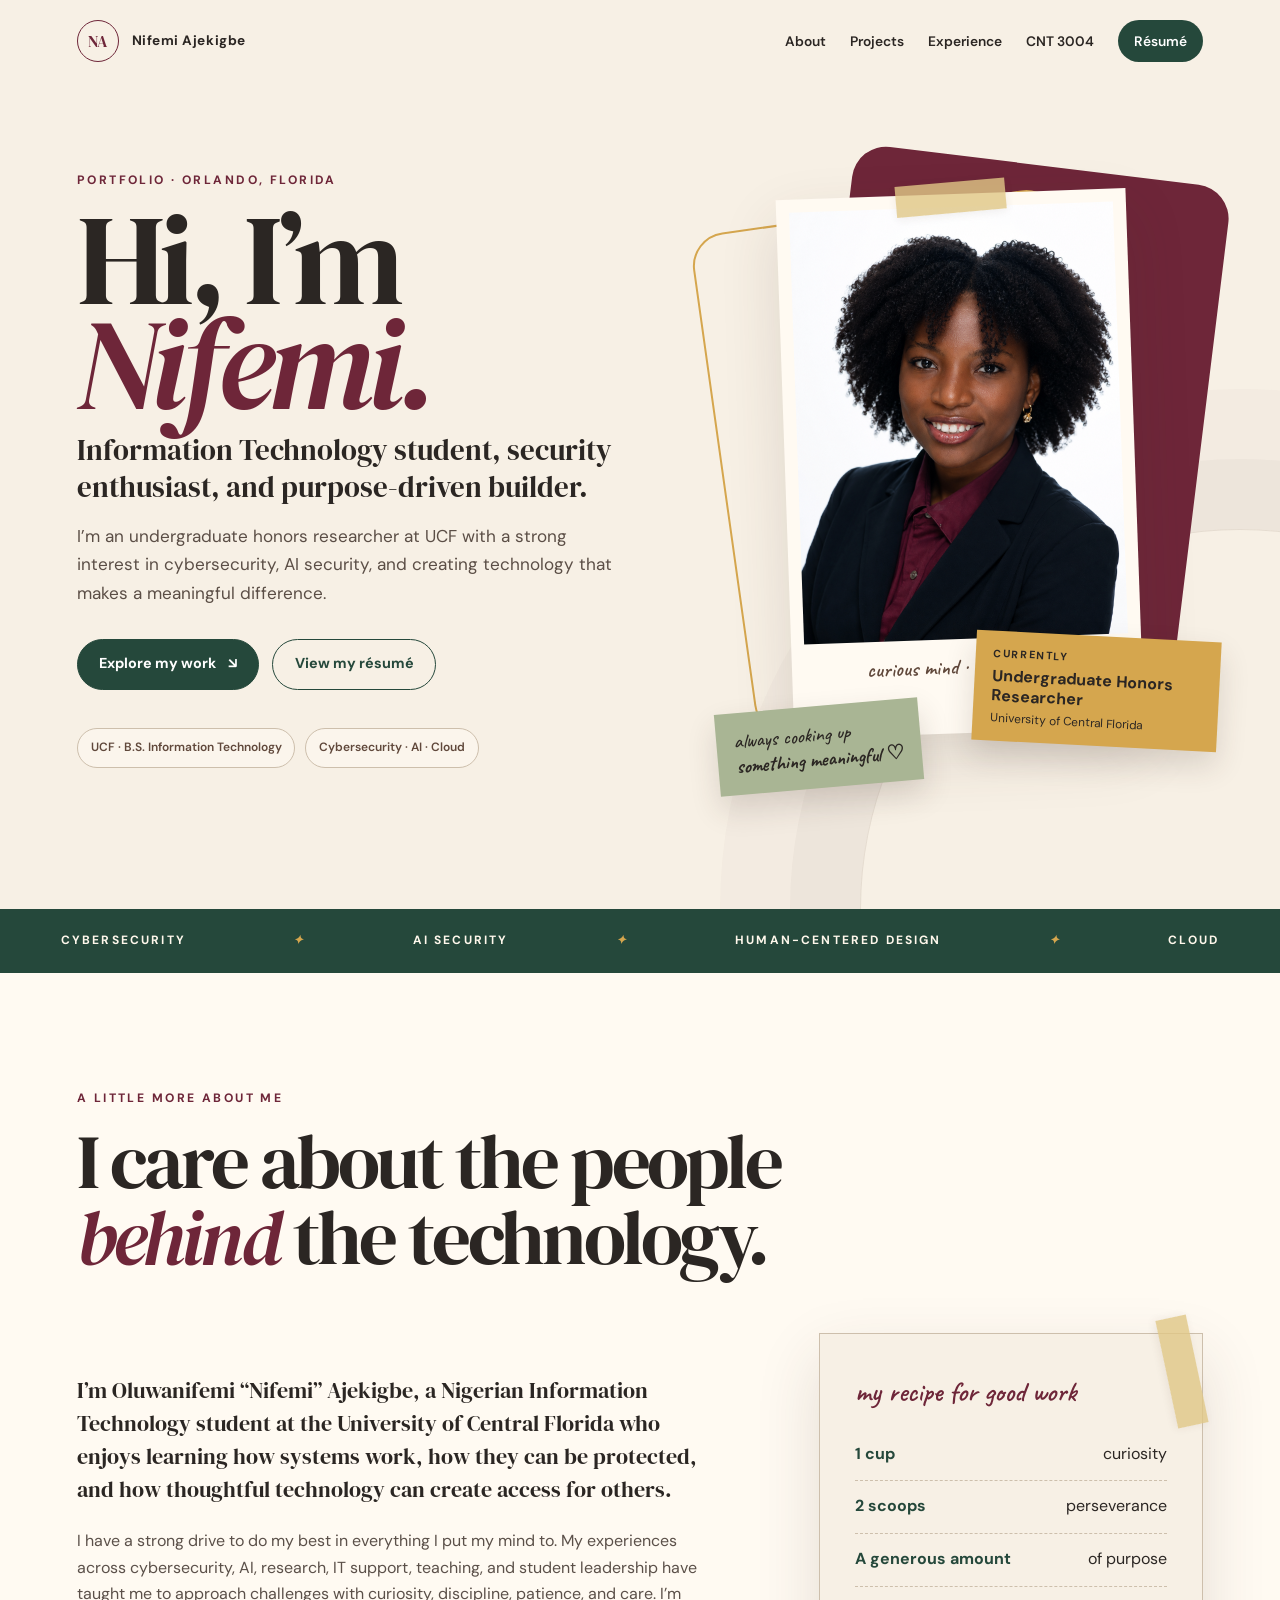
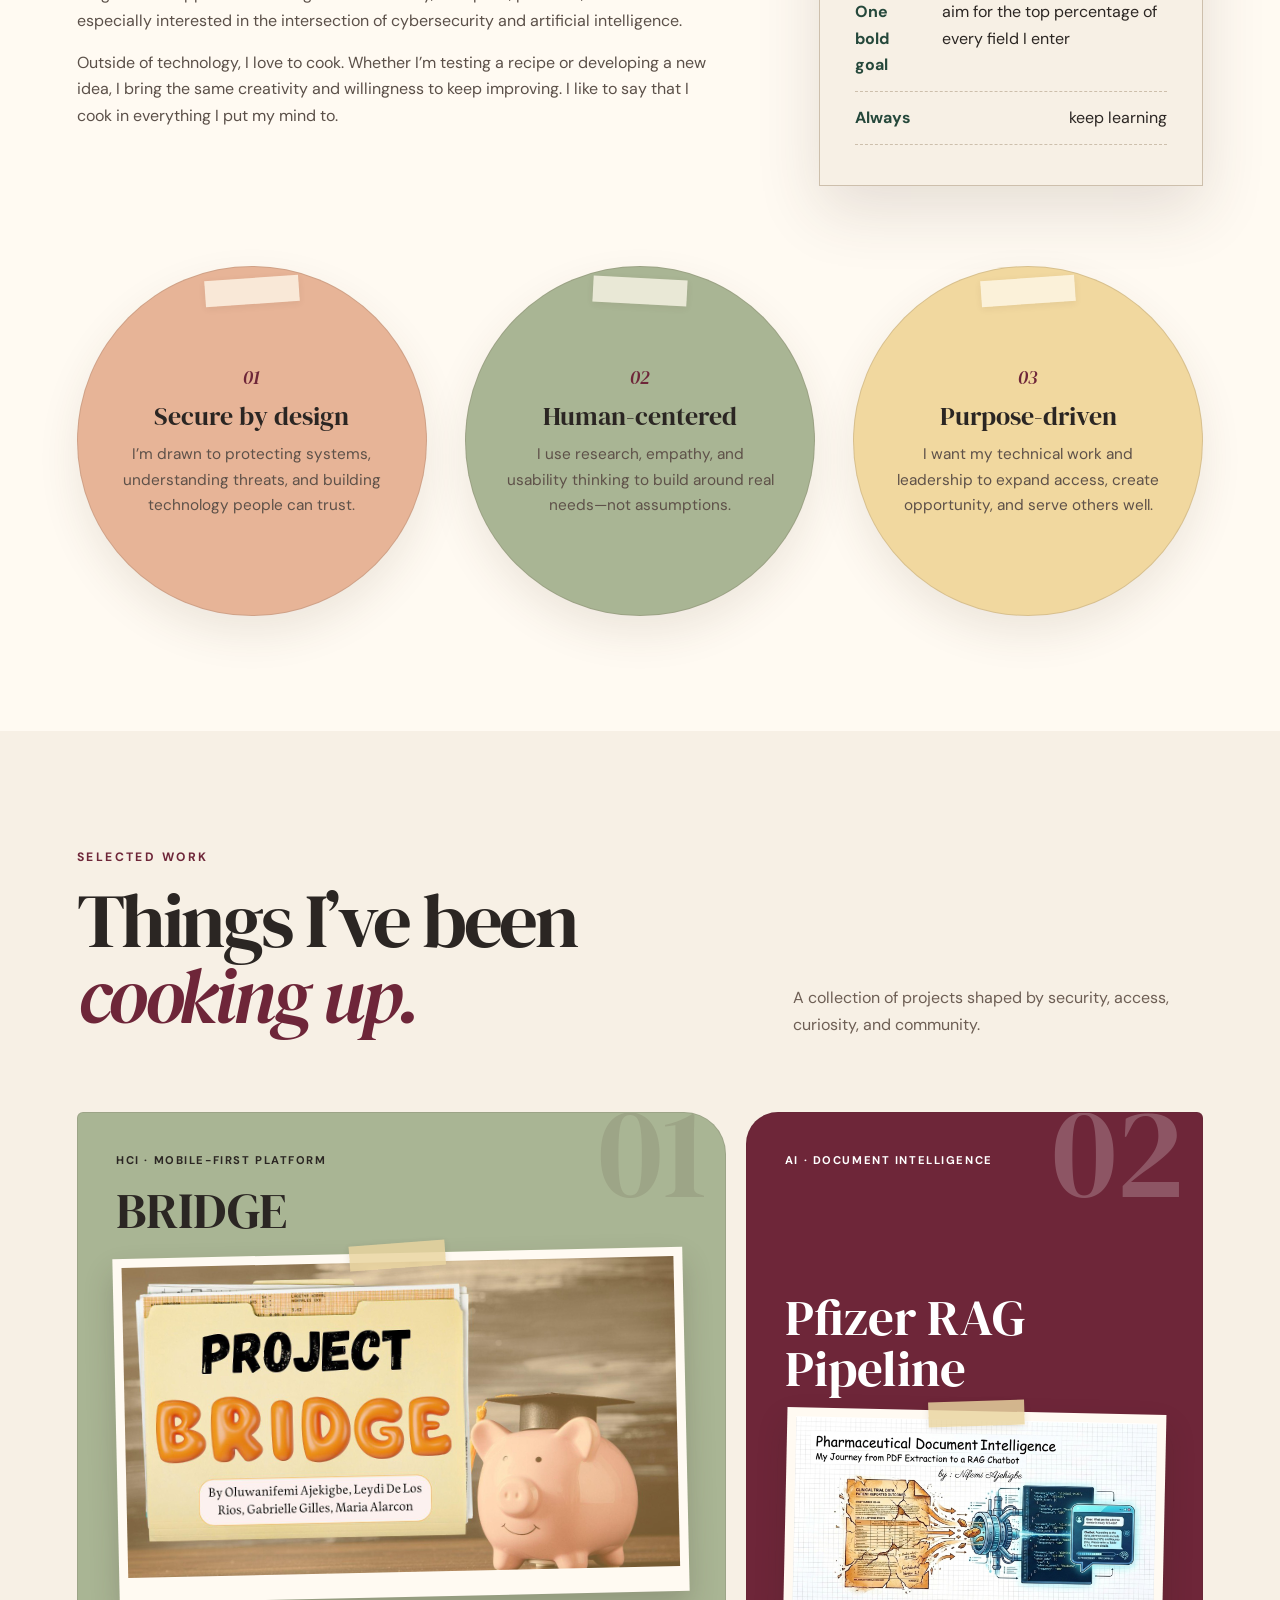
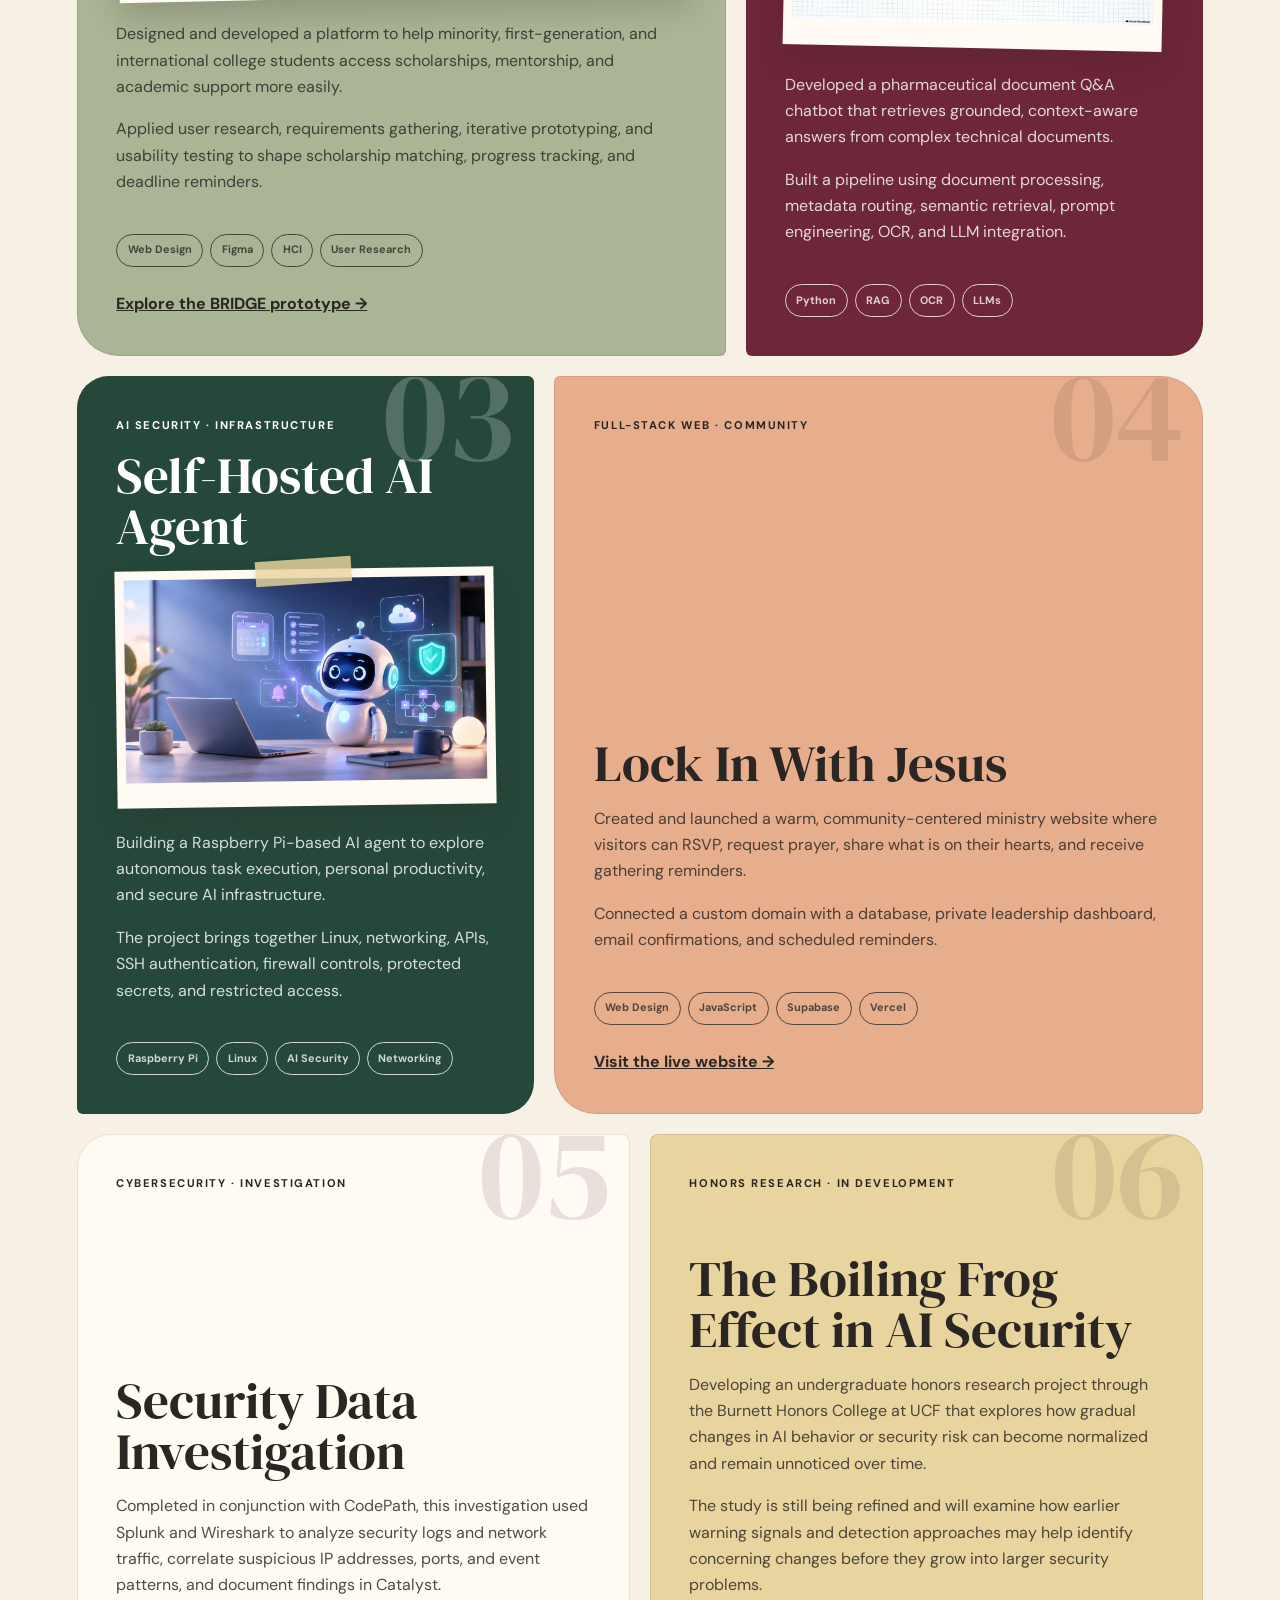
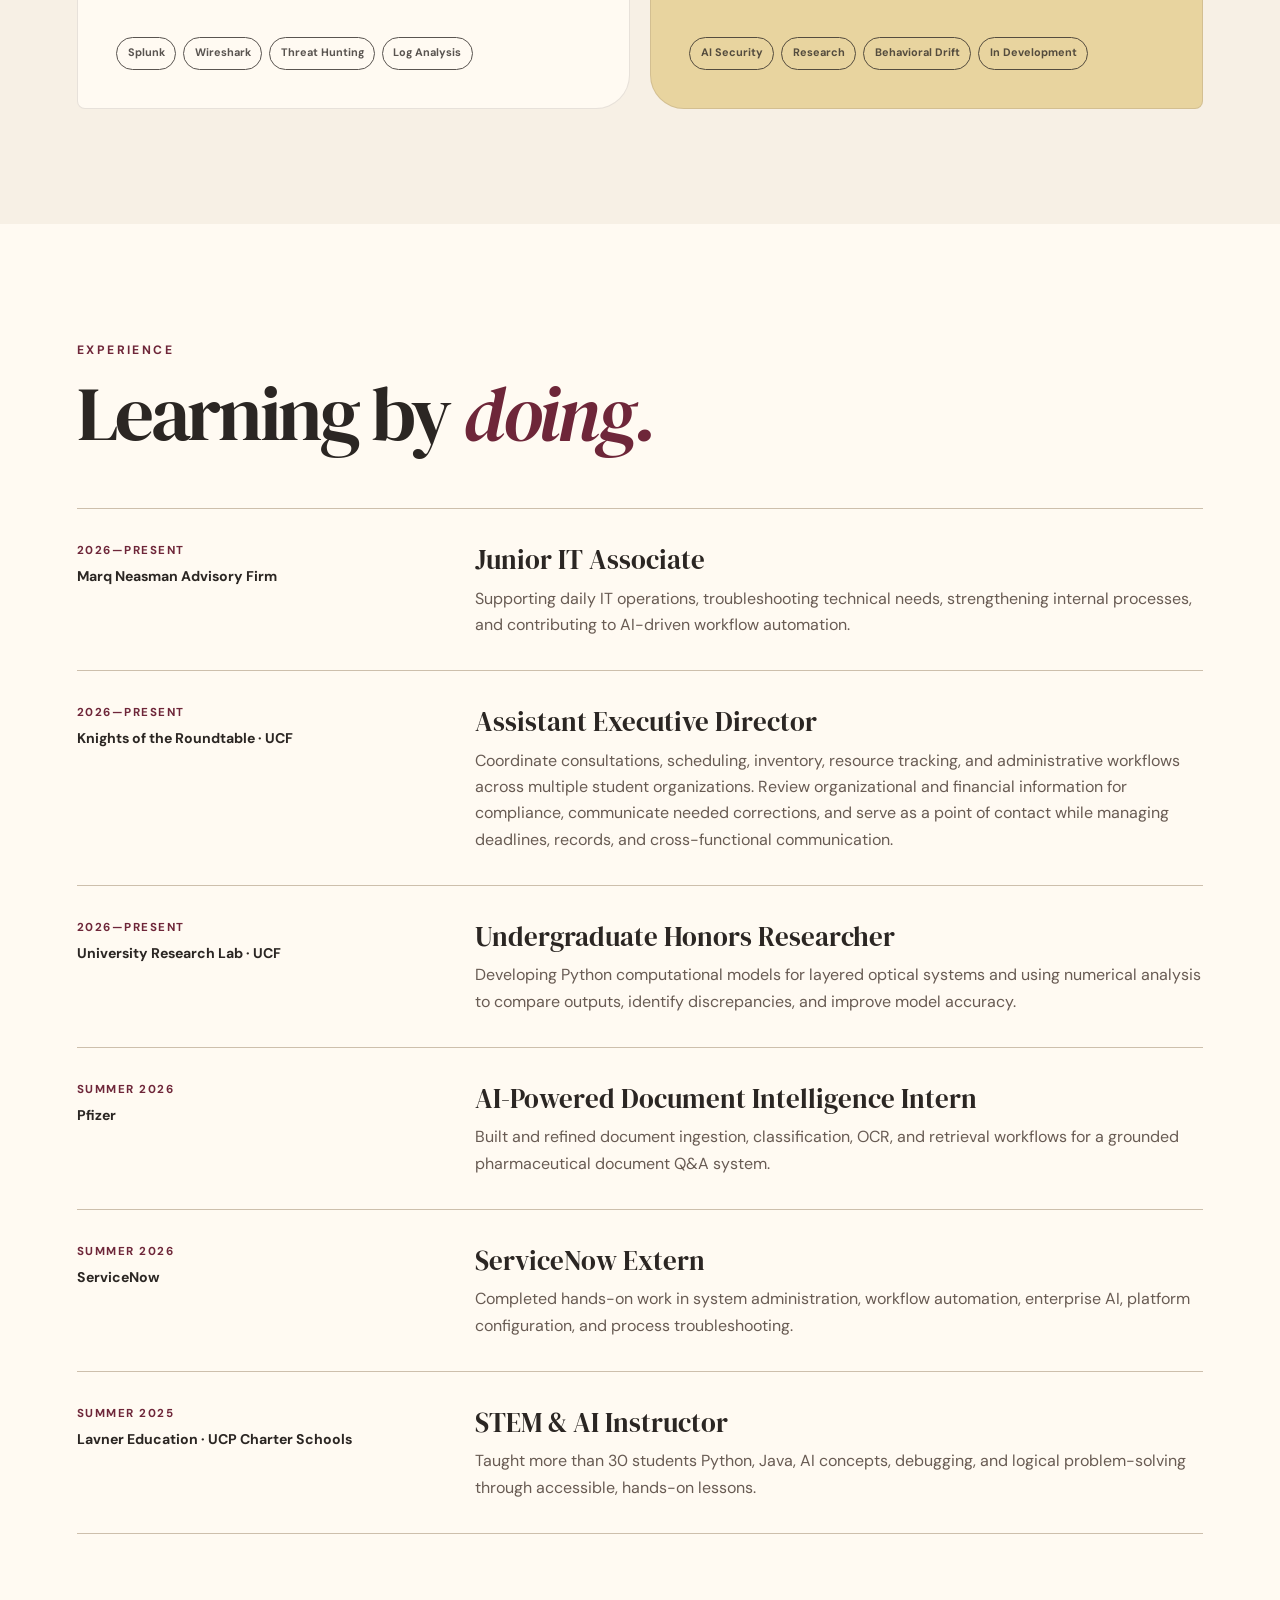
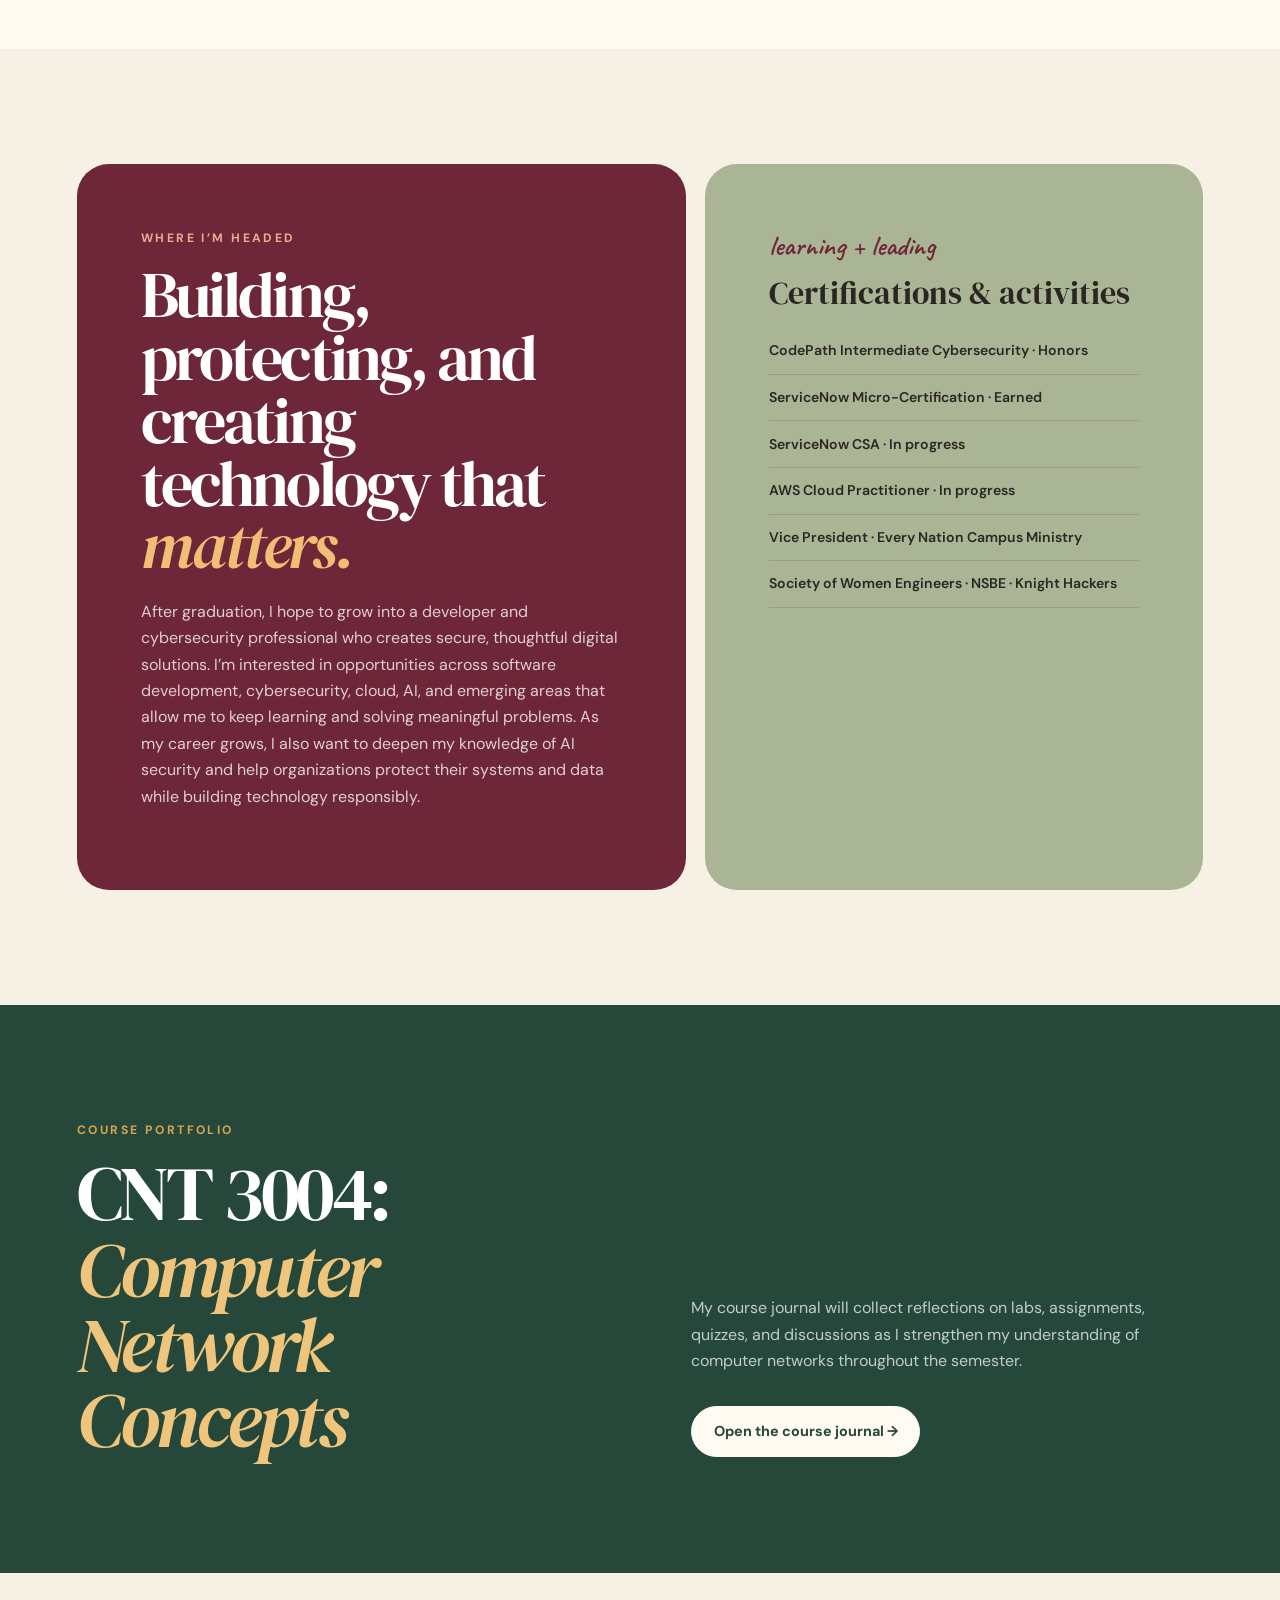
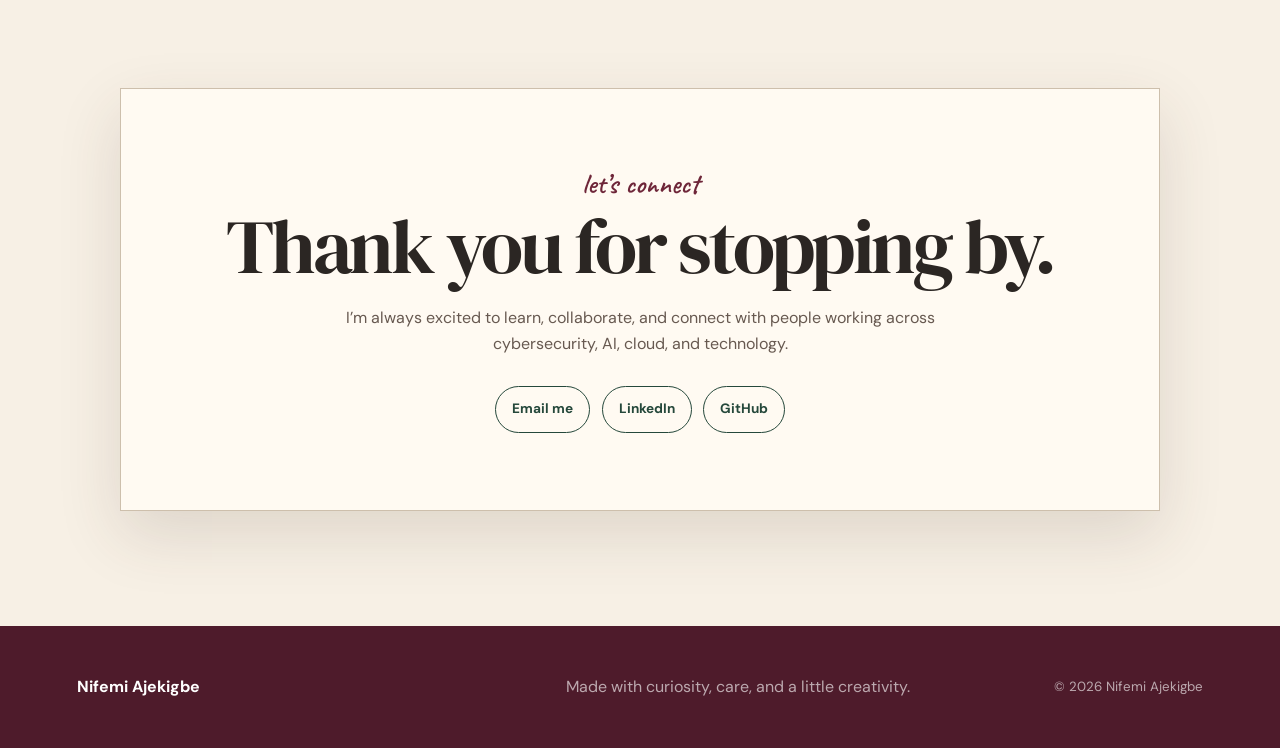
==== commit a9e3ed35: "Add files via upload" ====
--- a/index.html
+++ b/index.html
@@ -21,7 +21,7 @@
       <a href="#projects">Projects</a>
       <a href="#experience">Experience</a>
       <a href="/cnt3004">CNT 3004</a>
-      <a class="nav-pill" href="/assets/oluwanifemi-ajekigbe-resume.pdf" target="_blank">Résumé</a>
+      <a class="nav-pill" href="/oluwanifemi-ajekigbe-resume.pdf" target="_blank">Résumé</a>
     </nav>
   </header>
 
@@ -35,7 +35,7 @@
         <p class="hero-intro">I’m an undergraduate honors researcher at UCF with a strong interest in cybersecurity, AI security, and creating technology that makes a meaningful difference.</p>
         <div class="hero-actions">
           <a class="button primary" href="#projects">Explore my work <span>↘</span></a>
-          <a class="button secondary" href="/assets/oluwanifemi-ajekigbe-resume.pdf" target="_blank">View my résumé</a>
+          <a class="button secondary" href="/oluwanifemi-ajekigbe-resume.pdf" target="_blank">View my résumé</a>
         </div>
         <div class="quick-notes" aria-label="Quick facts">
           <span>UCF · B.S. Information Technology</span>
@@ -48,7 +48,7 @@
         <div class="shape shape-two" aria-hidden="true"></div>
         <figure class="portrait-frame">
           <span class="tape tape-top" aria-hidden="true"></span>
-          <img src="/assets/nifemi-headshot.png" alt="Professional headshot of Nifemi Ajekigbe">
+          <img src="/nifemi-headshot.png" alt="Professional headshot of Nifemi Ajekigbe">
           <figcaption>curious mind · caring heart</figcaption>
         </figure>
         <div class="note-card note-research"><small>currently</small><strong>Undergraduate Honors Researcher</strong><span>University of Central Florida</span></div>
@@ -65,8 +65,8 @@
       </div>
       <div class="about-grid">
         <div class="about-copy reveal from-left">
-          <p class="lead">I’m Oluwanifemi “Nifemi” Ajekigbe, an Information Technology student at the University of Central Florida who enjoys learning how systems work, how they can be protected, and how thoughtful technology can create access for others.</p>
-          <p>My experiences across cybersecurity, AI, research, IT support, teaching, and student leadership have taught me to approach challenges with curiosity, patience, and care. I’m especially interested in the intersection of cybersecurity and artificial intelligence.</p>
+          <p class="lead">I’m Oluwanifemi “Nifemi” Ajekigbe, a Nigerian Information Technology student at the University of Central Florida who enjoys learning how systems work, how they can be protected, and how thoughtful technology can create access for others.</p>
+          <p>I have a strong drive to do my best in everything I put my mind to. My experiences across cybersecurity, AI, research, IT support, teaching, and student leadership have taught me to approach challenges with curiosity, discipline, patience, and care. I’m especially interested in the intersection of cybersecurity and artificial intelligence.</p>
           <p>Outside of technology, I love to cook. Whether I’m testing a recipe or developing a new idea, I bring the same creativity and willingness to keep improving. I like to say that I cook in everything I put my mind to.</p>
         </div>
         <aside class="recipe-card reveal from-right" aria-label="Nifemi's approach">
@@ -76,6 +76,7 @@
             <li><strong>1 cup</strong> curiosity</li>
             <li><strong>2 scoops</strong> perseverance</li>
             <li><strong>A generous amount</strong> of purpose</li>
+            <li><strong>One bold goal</strong> aim for the top percentage of every field I enter</li>
             <li><strong>Always</strong> keep learning</li>
           </ul>
         </aside>
@@ -97,13 +98,16 @@
       <div class="project-grid">
         <article class="project-card bridge reveal">
           <div class="project-number">01</div><p class="project-type">HCI · Mobile-first platform</p><h3>BRIDGE</h3>
+          <figure class="project-image"><span class="image-tape" aria-hidden="true"></span><img src="/bridge-project.jpg" alt="Project BRIDGE cover featuring a scholarship folder and graduation piggy bank"></figure>
           <p>Designed and developed a platform to help minority, first-generation, and international college students access scholarships, mentorship, and academic support more easily.</p>
           <p>Applied user research, requirements gathering, iterative prototyping, and usability testing to shape scholarship matching, progress tracking, and deadline reminders.</p>
           <ul class="tags"><li>Web Design</li><li>Figma</li><li>HCI</li><li>User Research</li></ul>
+          <a class="text-link" href="https://www.figma.com/make/1Pb3ONUj11MKpCm4T9jllm/BRIDGE-APP" target="_blank" rel="noreferrer">Explore the BRIDGE prototype →</a>
         </article>
 
         <article class="project-card rag reveal">
           <div class="project-number">02</div><p class="project-type">AI · Document intelligence</p><h3>Pfizer RAG Pipeline</h3>
+          <figure class="project-image"><span class="image-tape" aria-hidden="true"></span><img src="/pfizer-project.jpg" alt="Pharmaceutical document intelligence project showing a document transformed into a RAG chatbot"></figure>
           <p>Developed a pharmaceutical document Q&amp;A chatbot that retrieves grounded, context-aware answers from complex technical documents.</p>
           <p>Built a pipeline using document processing, metadata routing, semantic retrieval, prompt engineering, OCR, and LLM integration.</p>
           <ul class="tags"><li>Python</li><li>RAG</li><li>OCR</li><li>LLMs</li></ul>
@@ -111,12 +115,13 @@
 
         <article class="project-card pi reveal">
           <div class="project-number">03</div><p class="project-type">AI security · Infrastructure</p><h3>Self-Hosted AI Agent</h3>
+          <figure class="project-image"><span class="image-tape" aria-hidden="true"></span><img src="/ai-agent-project.jpg" alt="Friendly AI assistant beside a laptop and secure workflow graphics"></figure>
           <p>Building a Raspberry Pi-based AI agent to explore autonomous task execution, personal productivity, and secure AI infrastructure.</p>
           <p>The project brings together Linux, networking, APIs, SSH authentication, firewall controls, protected secrets, and restricted access.</p>
           <ul class="tags"><li>Raspberry Pi</li><li>Linux</li><li>AI Security</li><li>Networking</li></ul>
         </article>
 
-        <article class="project-card lockin reveal">
+        <article class="project-card lockin no-image reveal">
           <div class="project-number">04</div><p class="project-type">Full-stack web · Community</p><h3>Lock In With Jesus</h3>
           <p>Created and launched a warm, community-centered ministry website where visitors can RSVP, request prayer, share what is on their hearts, and receive gathering reminders.</p>
           <p>Connected a custom domain with a database, private leadership dashboard, email confirmations, and scheduled reminders.</p>
@@ -124,10 +129,17 @@
           <a class="text-link" href="https://www.lockinwjesus.org" target="_blank" rel="noreferrer">Visit the live website →</a>
         </article>
 
-        <article class="project-card security reveal">
+        <article class="project-card security no-image reveal">
           <div class="project-number">05</div><p class="project-type">Cybersecurity · Investigation</p><h3>Security Data Investigation</h3>
-          <p>Analyzed security logs and network traffic using Splunk and Wireshark, correlated suspicious IP addresses, ports, and event patterns, and documented findings in Catalyst.</p>
+          <p>Completed in conjunction with CodePath, this investigation used Splunk and Wireshark to analyze security logs and network traffic, correlate suspicious IP addresses, ports, and event patterns, and document findings in Catalyst.</p>
           <ul class="tags"><li>Splunk</li><li>Wireshark</li><li>Threat Hunting</li><li>Log Analysis</li></ul>
+        </article>
+
+        <article class="project-card honors no-image reveal">
+          <div class="project-number">06</div><p class="project-type">Honors research · In development</p><h3>The Boiling Frog Effect in AI Security</h3>
+          <p>Developing an undergraduate honors research project through the Burnett Honors College at UCF that explores how gradual changes in AI behavior or security risk can become normalized and remain unnoticed over time.</p>
+          <p>The study is still being refined and will examine how earlier warning signals and detection approaches may help identify concerning changes before they grow into larger security problems.</p>
+          <ul class="tags"><li>AI Security</li><li>Research</li><li>Behavioral Drift</li><li>In Development</li></ul>
         </article>
       </div>
     </section>
@@ -136,6 +148,7 @@
       <div class="section-heading reveal"><p class="eyebrow">Experience</p><h2>Learning by <em>doing.</em></h2></div>
       <div class="timeline">
         <article class="timeline-item reveal"><div><span>2026—Present</span><strong>Marq Neasman Advisory Firm</strong></div><div><h3>Junior IT Associate</h3><p>Supporting daily IT operations, troubleshooting technical needs, strengthening internal processes, and contributing to AI-driven workflow automation.</p></div></article>
+        <article class="timeline-item reveal"><div><span>2026—Present</span><strong>Knights of the Roundtable · UCF</strong></div><div><h3>Assistant Executive Director</h3><p>Coordinate consultations, scheduling, inventory, resource tracking, and administrative workflows across multiple student organizations. Review organizational and financial information for compliance, communicate needed corrections, and serve as a point of contact while managing deadlines, records, and cross-functional communication.</p></div></article>
         <article class="timeline-item reveal"><div><span>2026—Present</span><strong>University Research Lab · UCF</strong></div><div><h3>Undergraduate Honors Researcher</h3><p>Developing Python computational models for layered optical systems and using numerical analysis to compare outputs, identify discrepancies, and improve model accuracy.</p></div></article>
         <article class="timeline-item reveal"><div><span>Summer 2026</span><strong>Pfizer</strong></div><div><h3>AI-Powered Document Intelligence Intern</h3><p>Built and refined document ingestion, classification, OCR, and retrieval workflows for a grounded pharmaceutical document Q&amp;A system.</p></div></article>
         <article class="timeline-item reveal"><div><span>Summer 2026</span><strong>ServiceNow</strong></div><div><h3>ServiceNow Extern</h3><p>Completed hands-on work in system administration, workflow automation, enterprise AI, platform configuration, and process troubleshooting.</p></div></article>
@@ -146,8 +159,8 @@
     <section class="goals section-pad" id="goals">
       <div class="goals-card reveal">
         <p class="eyebrow">Where I’m headed</p>
-        <h2>Building a future at the intersection of <em>security and AI.</em></h2>
-        <p>After graduation, I hope to begin a career in cybersecurity, with a growing focus on AI security and cloud security. I want to help organizations recognize risk, protect their systems and data, and build emerging technologies responsibly. My long-term goal is to combine technical knowledge, research, and human-centered thinking to make secure technology more understandable and accessible.</p>
+        <h2>Building, protecting, and creating technology that <em>matters.</em></h2>
+        <p>After graduation, I hope to grow into a developer and cybersecurity professional who creates secure, thoughtful digital solutions. I’m interested in opportunities across software development, cybersecurity, cloud, AI, and emerging areas that allow me to keep learning and solving meaningful problems. As my career grows, I also want to deepen my knowledge of AI security and help organizations protect their systems and data while building technology responsibly.</p>
       </div>
       <div class="activities reveal">
         <p class="handwritten">learning + leading</p>
--- a/styles.css
+++ b/styles.css
@@ -85,26 +85,41 @@
 .recipe-card ul { margin: 1.2rem 0 0; padding: 0; list-style: none; }
 .recipe-card li { display: flex; justify-content: space-between; gap: 1rem; padding: .8rem 0; border-bottom: 1px dashed var(--line); }
 .recipe-card li strong { color: var(--forest); }
-.focus-grid { display: grid; grid-template-columns: repeat(3, 1fr); margin-top: 5rem; border-top: 1px solid var(--line); border-bottom: 1px solid var(--line); }
-.focus-card { padding: 2.3rem 2rem 2.3rem 0; }
-.focus-card + .focus-card { padding-left: 2rem; border-left: 1px solid var(--line); }
+.focus-grid { display: grid; grid-template-columns: repeat(3, 1fr); gap: clamp(1rem, 3vw, 2.5rem); margin-top: 5rem; }
+.focus-card { position: relative; display: flex; width: 100%; max-width: 350px; aspect-ratio: 1; flex-direction: column; align-items: center; justify-content: center; justify-self: center; padding: clamp(2rem, 3vw, 3rem); border: 1px solid rgba(73,54,44,.15); border-radius: 50%; background: var(--cream); box-shadow: 0 18px 42px rgba(75,54,43,.1); text-align: center; }
+.focus-card:nth-child(1) { background: #e7b497; transform: rotate(-2deg); }
+.focus-card:nth-child(2) { background: var(--sage); transform: rotate(1.5deg); }
+.focus-card:nth-child(3) { background: #f1d89f; transform: rotate(-1deg); }
+.focus-card::before { position: absolute; top: 3%; left: 50%; width: 94px; height: 26px; background: rgba(255,250,236,.75); box-shadow: 0 2px 7px rgba(73,54,44,.08); content: ""; transform: translateX(-50%) rotate(-4deg); }
+.focus-card:nth-child(2)::before { transform: translateX(-50%) rotate(3deg); }
 .focus-card span { color: var(--burgundy); font: italic 1.2rem "DM Serif Display", serif; }
-.focus-card h3 { margin: .7rem 0; font: 400 1.55rem "DM Serif Display", serif; }
-.focus-card p { margin: 0; color: #6c5e54; }
+.focus-card h3 { margin: .5rem 0; font: 400 clamp(1.35rem, 2vw, 1.7rem) "DM Serif Display", serif; }
+.focus-card p { margin: 0; color: #5e5149; font-size: clamp(.84rem, 1.2vw, .96rem); }
 
 .projects { background: var(--cream); }
 .project-grid { display: grid; grid-template-columns: repeat(12, 1fr); gap: 1.25rem; }
-.project-card { position: relative; min-height: 430px; padding: clamp(1.5rem, 3vw, 2.5rem); border: 1px solid rgba(59,47,40,.12); overflow: hidden; transition: transform .28s ease, box-shadow .28s ease; }
+.project-card { position: relative; display: flex; min-height: 430px; flex-direction: column; padding: clamp(1.5rem, 3vw, 2.5rem); border: 1px solid rgba(59,47,40,.12); overflow: hidden; transition: transform .28s ease, box-shadow .28s ease; }
 .project-card:hover { z-index: 3; transform: translateY(-6px) rotate(0deg); box-shadow: var(--shadow); }
 .project-card:nth-child(1) { grid-column: span 7; border-radius: 6px 42px 6px 42px; background: var(--sage); transform: rotate(-.5deg); }
 .project-card:nth-child(2) { grid-column: span 5; border-radius: 32px 6px 32px 6px; background: var(--burgundy); color: white; transform: rotate(.5deg); }
 .project-card:nth-child(3) { grid-column: span 5; border-radius: 32px 6px 32px 6px; background: var(--forest); color: white; transform: rotate(.4deg); }
 .project-card:nth-child(4) { grid-column: span 7; border-radius: 6px 42px 6px 42px; background: var(--peach); transform: rotate(-.4deg); }
-.project-card:nth-child(5) { grid-column: 3 / span 8; min-height: 330px; border-radius: 34px; background: var(--paper); }
+.project-card:nth-child(5) { grid-column: span 6; min-height: 360px; border-radius: 34px 8px 34px 8px; background: var(--paper); }
+.project-card:nth-child(6) { grid-column: span 6; min-height: 360px; border-radius: 8px 34px 8px 34px; background: #e8d49f; transform: rotate(.35deg); }
 .project-number { position: absolute; top: -25px; right: 18px; color: rgba(255,255,255,.22); font: 400 8rem "DM Serif Display", serif; line-height: 1; }
-.bridge .project-number, .lockin .project-number, .security .project-number { color: rgba(72,48,39,.12); }
+.bridge .project-number, .lockin .project-number, .security .project-number, .honors .project-number { color: rgba(72,48,39,.12); }
 .project-type { margin-bottom: auto; font-size: .7rem; font-weight: 700; letter-spacing: .14em; text-transform: uppercase; }
-.project-card h3 { position: relative; margin: 4.5rem 0 .8rem; font: 400 clamp(2.1rem, 4vw, 3.4rem)/1 "DM Serif Display", serif; }
+.project-card h3 { position: relative; margin: 3.8rem 0 1rem; font: 400 clamp(2.1rem, 4vw, 3.4rem)/1 "DM Serif Display", serif; }
+.project-image { position: relative; z-index: 2; margin: 0 0 1.5rem; padding: 9px 9px 25px; background: var(--paper); box-shadow: 0 15px 30px rgba(48,35,30,.2); transform: rotate(-1.25deg); }
+.project-card:nth-child(2) .project-image { transform: rotate(1.2deg); }
+.project-card:nth-child(3) .project-image { transform: rotate(-.8deg); }
+.project-image img { display: block; width: 100%; aspect-ratio: 16 / 9; object-fit: cover; }
+.image-tape { position: absolute; top: -10px; left: 50%; width: 96px; height: 25px; background: rgba(233,213,160,.82); box-shadow: 0 2px 7px rgba(51,37,31,.1); transform: translateX(-50%) rotate(-3deg); }
+.project-card:not(.no-image) h3 { order: 1; margin: 1rem 0; }
+.project-card:not(.no-image) .project-image { order: 2; }
+.project-card:not(.no-image) > p:not(.project-type) { order: 3; }
+.project-card:not(.no-image) .tags { order: 4; }
+.project-card:not(.no-image) .text-link { order: 5; }
 .project-card p { position: relative; max-width: 650px; }
 .project-card > p:not(.project-type) { opacity: .82; }
 .tags { position: relative; display: flex; flex-wrap: wrap; gap: .45rem; margin: 1.4rem 0 0; padding: 0; list-style: none; }
@@ -170,6 +185,7 @@
 .journal-card h3 { margin: 3rem 0 .8rem; font: 400 1.7rem/1.15 "DM Serif Display", serif; }
 .journal-card p { color: #62564e; }
 .back-link { display: inline-block; margin-top: 3rem; color: var(--forest); font-weight: 700; }
+.notes-coming { margin: 2rem 0 0; color: var(--burgundy); font: 600 1.35rem "Caveat", cursive; }
 
 .js .reveal { opacity: 0; transform: translateY(40px); transition: opacity .75s ease, transform .75s cubic-bezier(.22,1,.36,1); transition-delay: var(--delay, 0ms); }
 .js .reveal.from-left { transform: translateX(-50px); }
@@ -186,7 +202,7 @@
   .portrait-collage { width: min(92vw, 580px); }
   .about-grid, .goals, .course-preview, .course-hero, .course-intro { grid-template-columns: 1fr; }
   .project-card:nth-child(n) { grid-column: span 6; }
-  .project-card:nth-child(5) { grid-column: 3 / span 8; }
+  .project-card:nth-child(5), .project-card:nth-child(6) { grid-column: span 6; }
   .journal-grid { grid-template-columns: 1fr; }
   .journal-card { min-height: 0; }
   footer { grid-template-columns: 1fr 1fr; }
@@ -208,8 +224,7 @@
   .marquee span:nth-of-type(n+3), .marquee i:nth-of-type(n+3) { display: none; }
   .section-heading.split { display: block; }
   .focus-grid { grid-template-columns: 1fr; }
-  .focus-card { padding: 1.8rem 0; }
-  .focus-card + .focus-card { padding-left: 0; border-top: 1px solid var(--line); border-left: 0; }
+  .focus-card { max-width: 340px; padding: 2.6rem; }
   .project-grid { display: grid; grid-template-columns: 1fr; }
   .project-card:nth-child(n) { grid-column: auto; min-height: 0; transform: none; }
   .project-card h3 { margin-top: 3.5rem; }
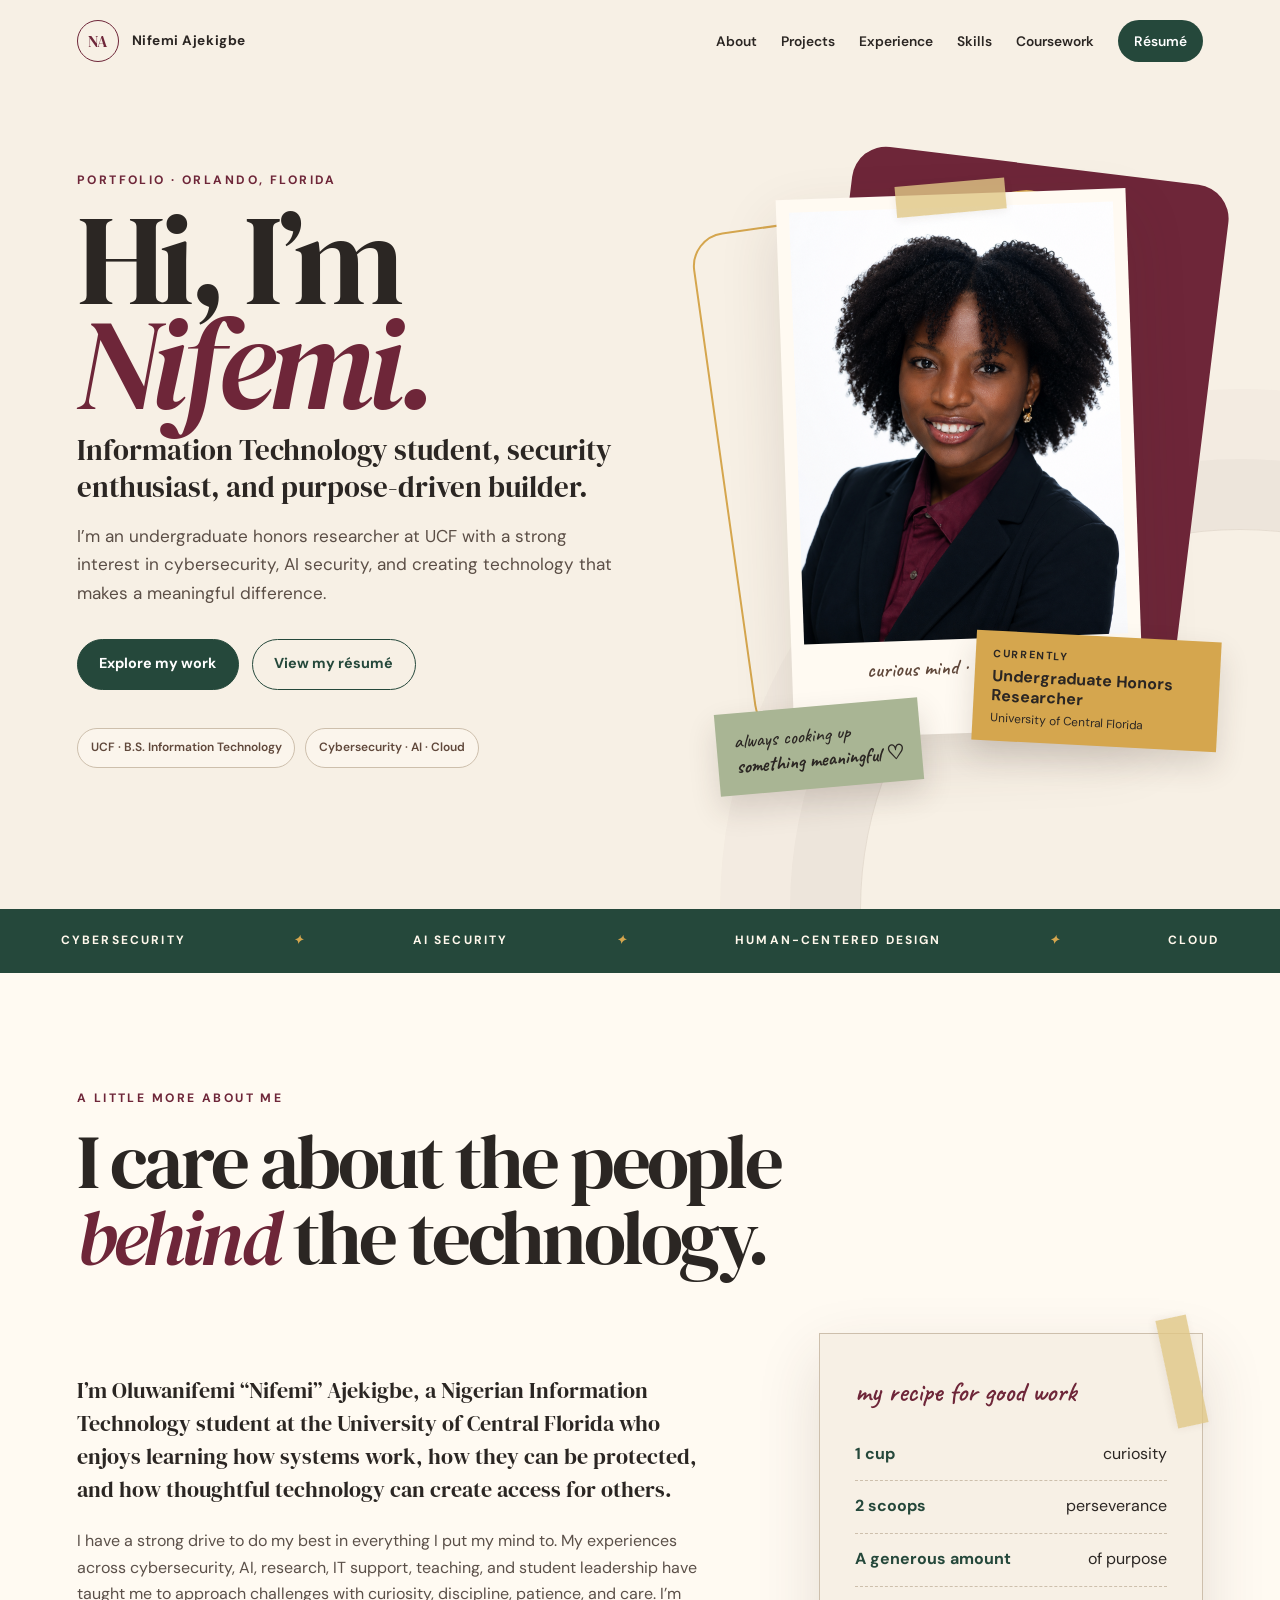
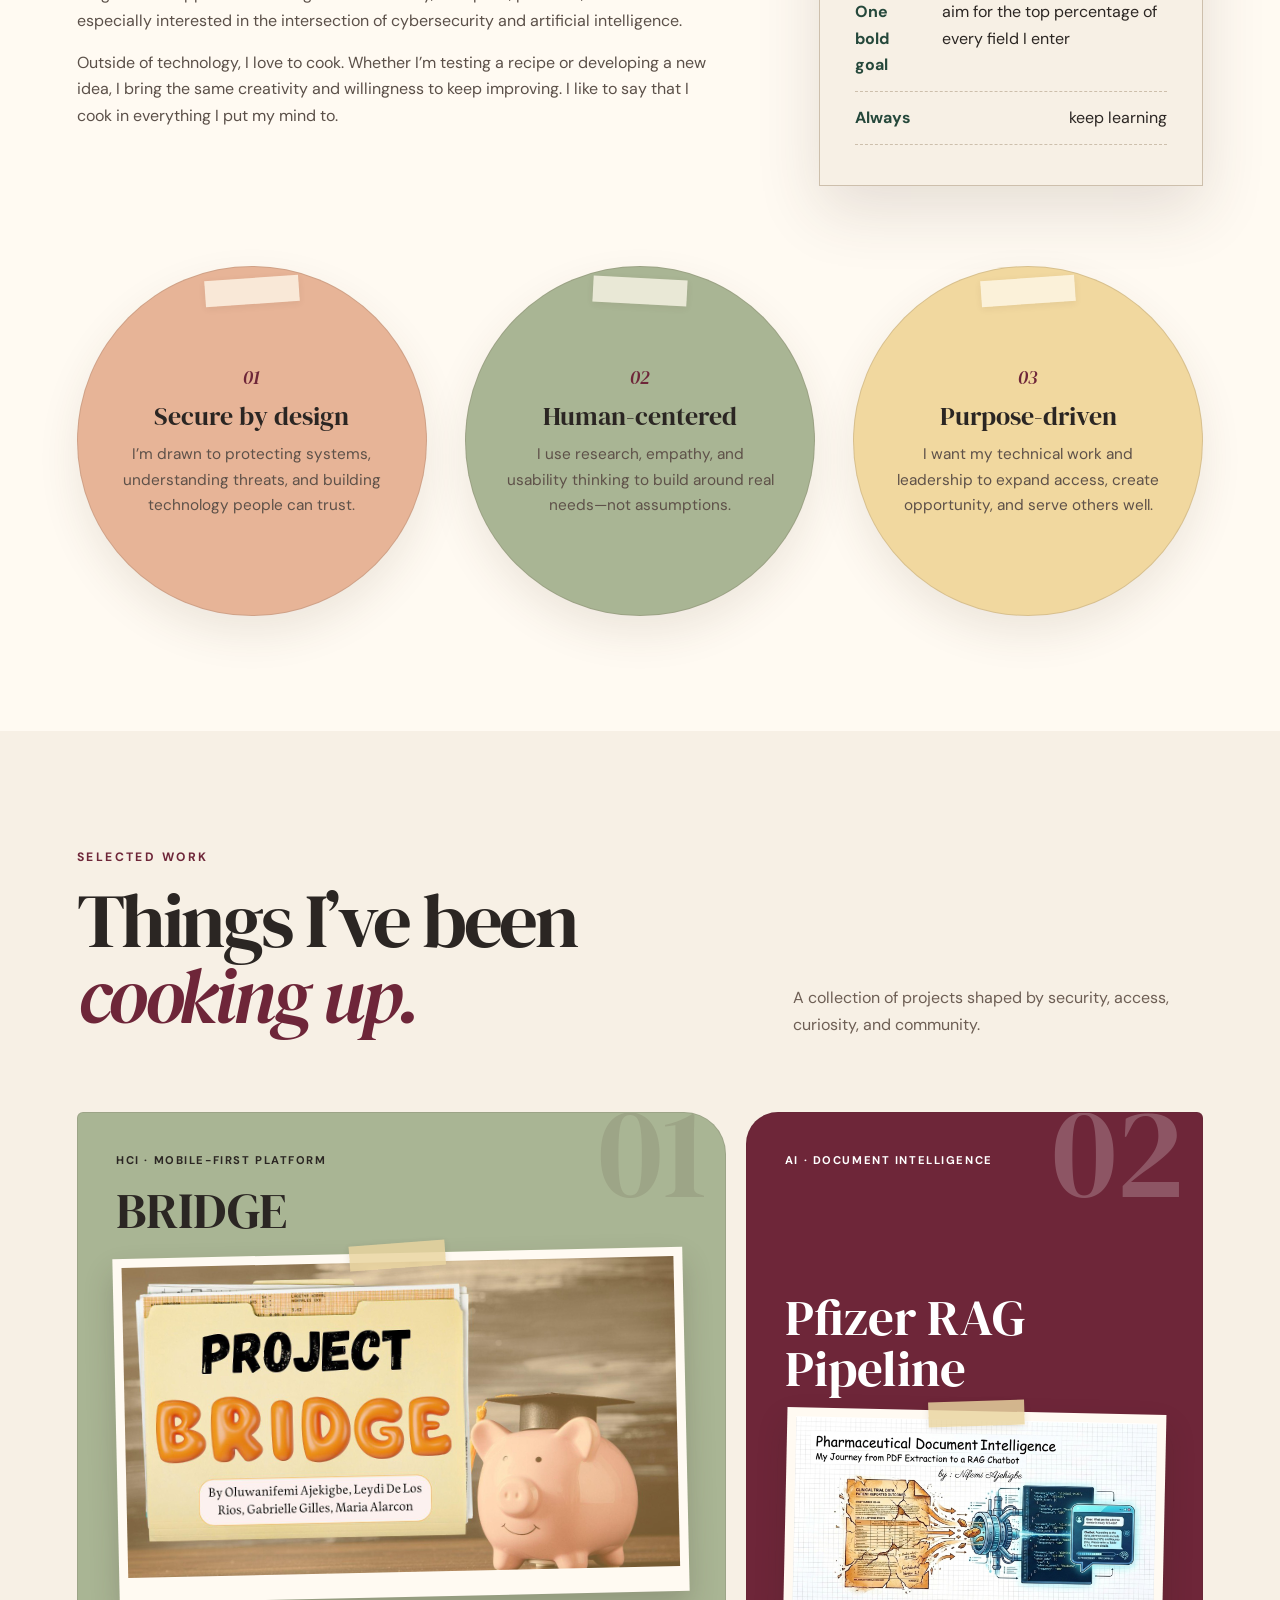
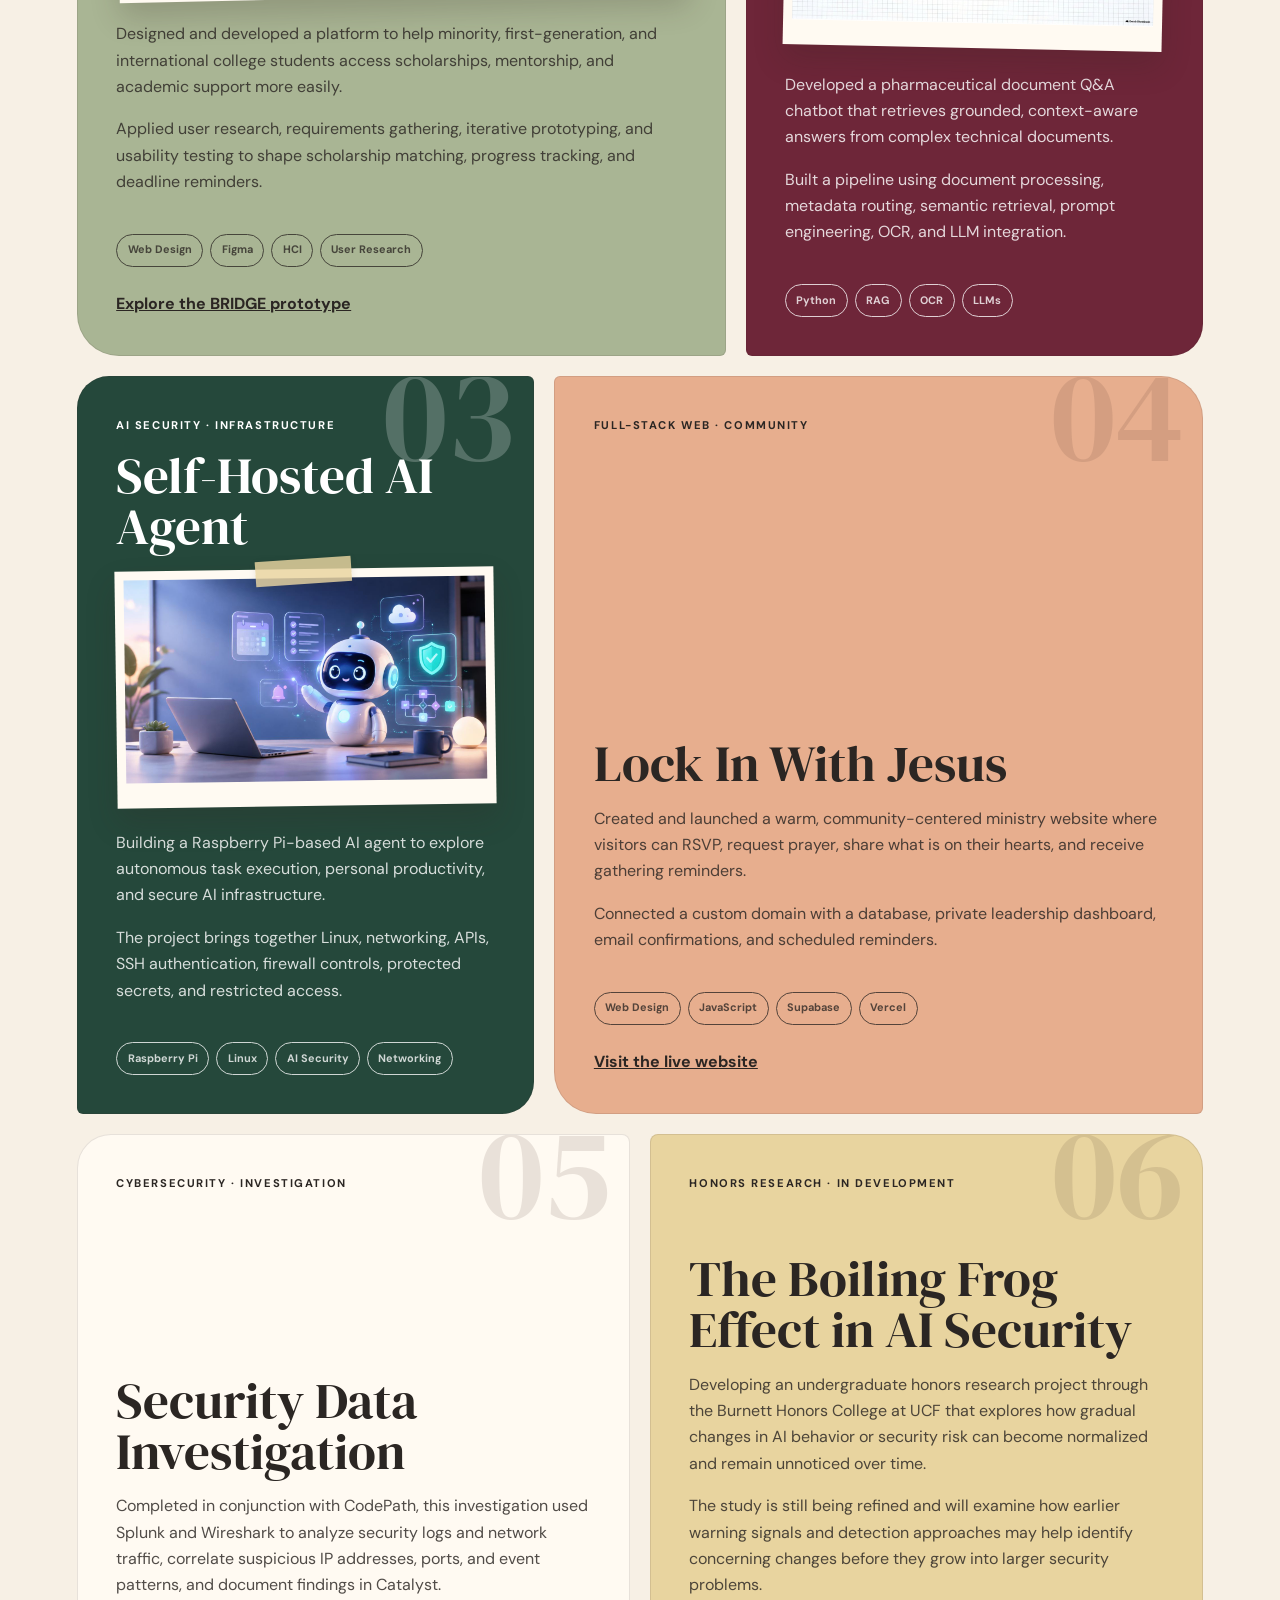
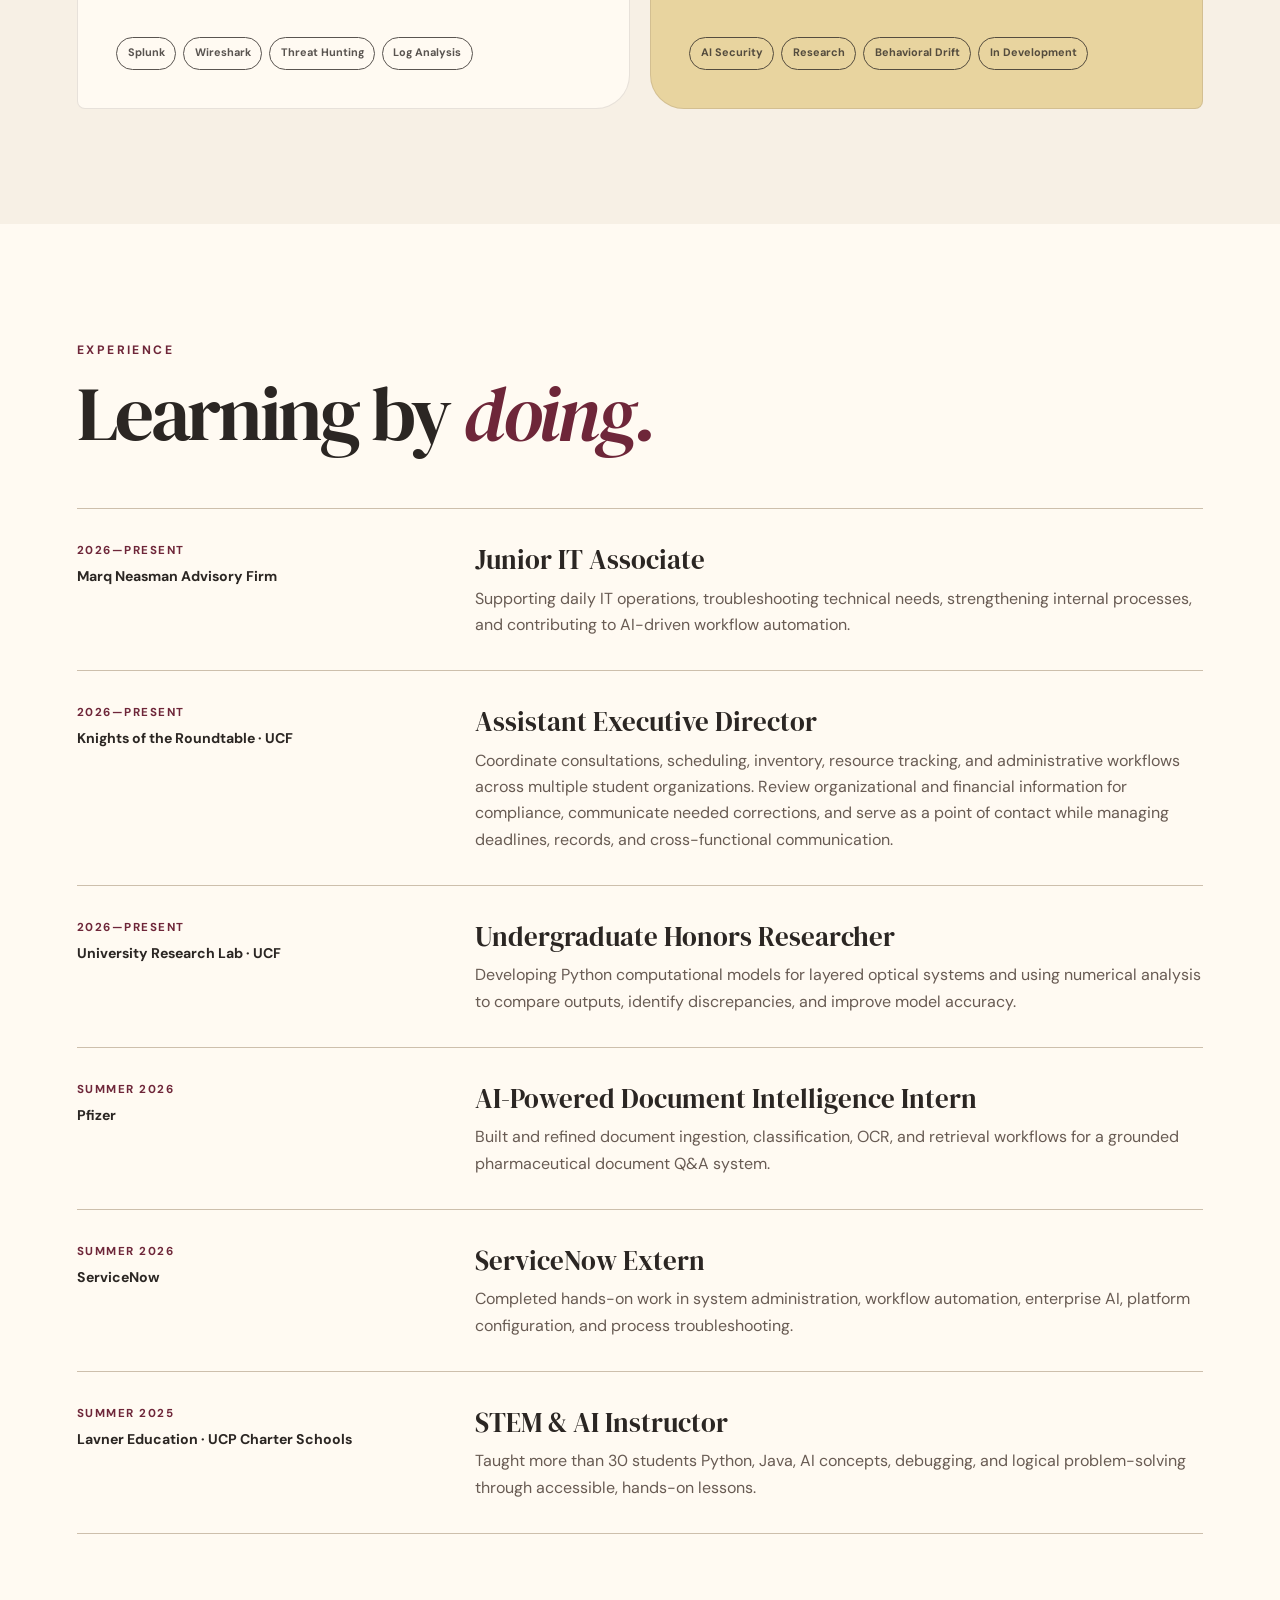
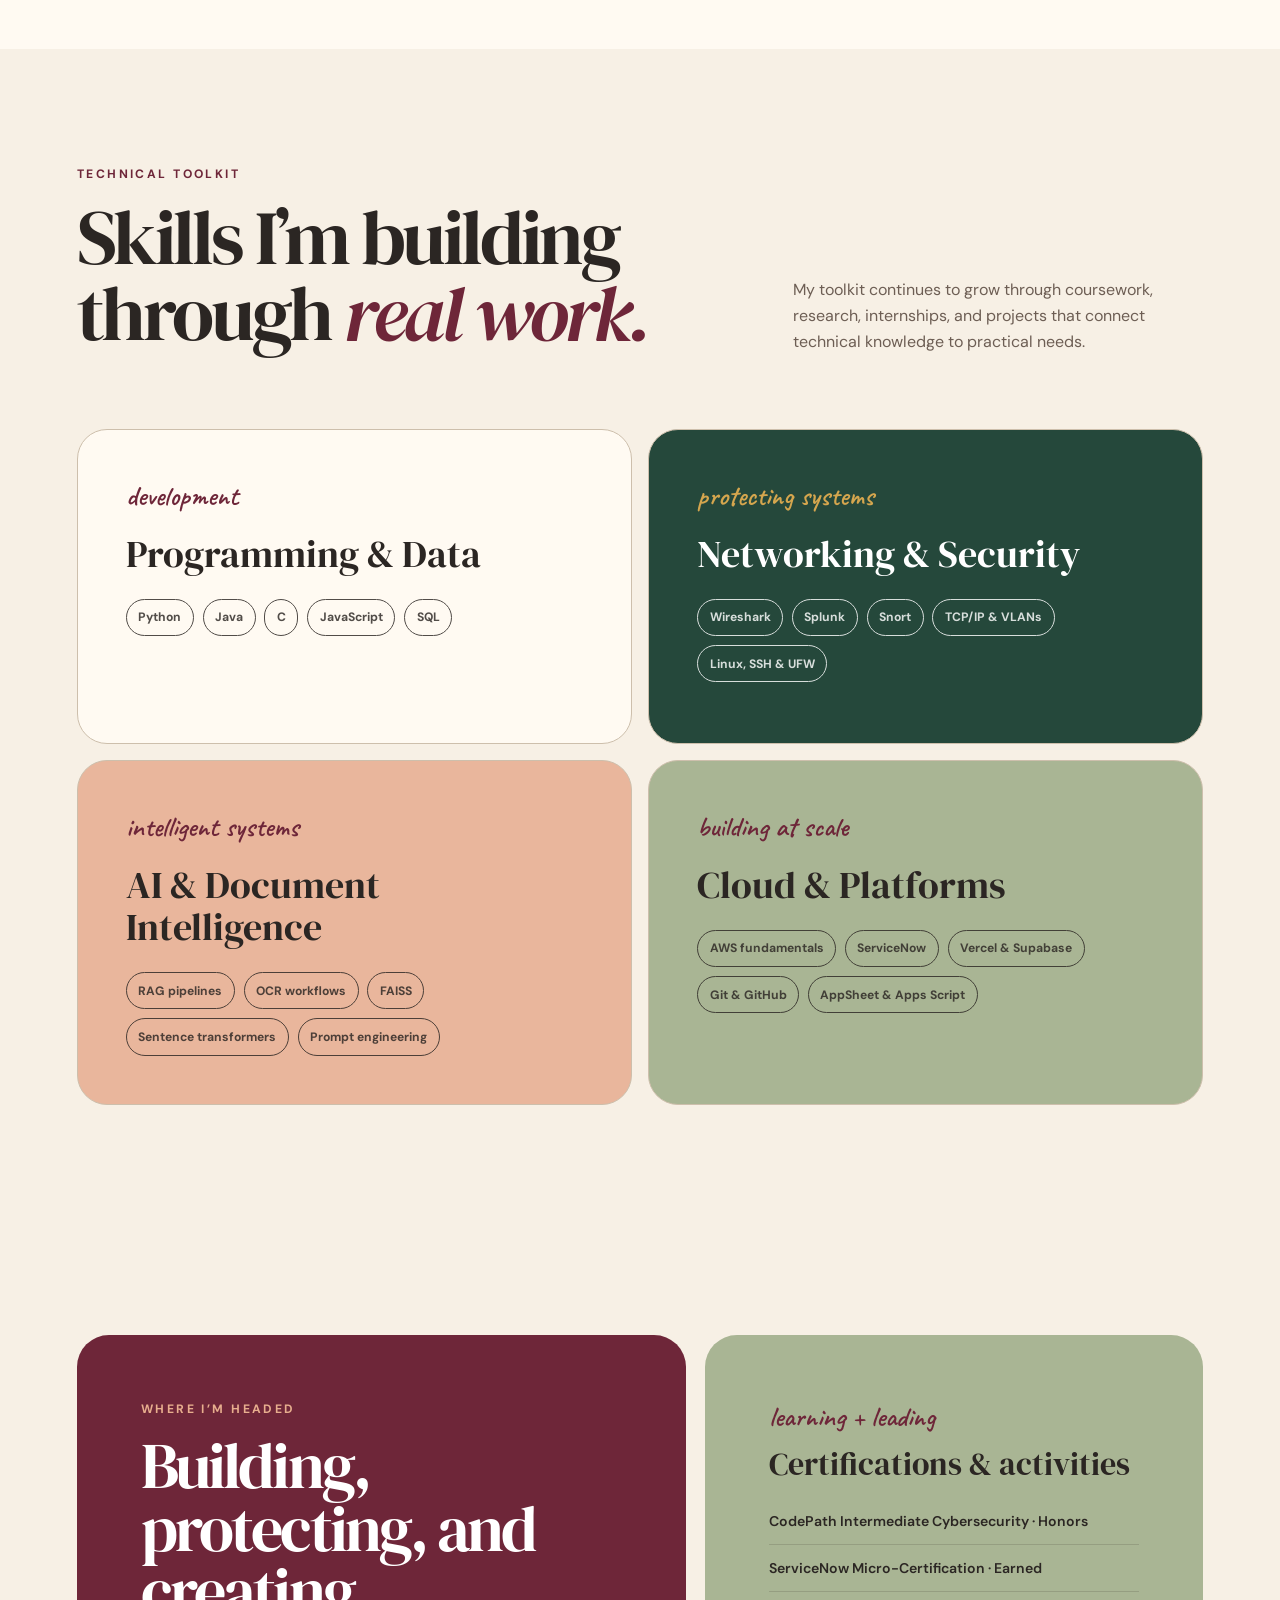
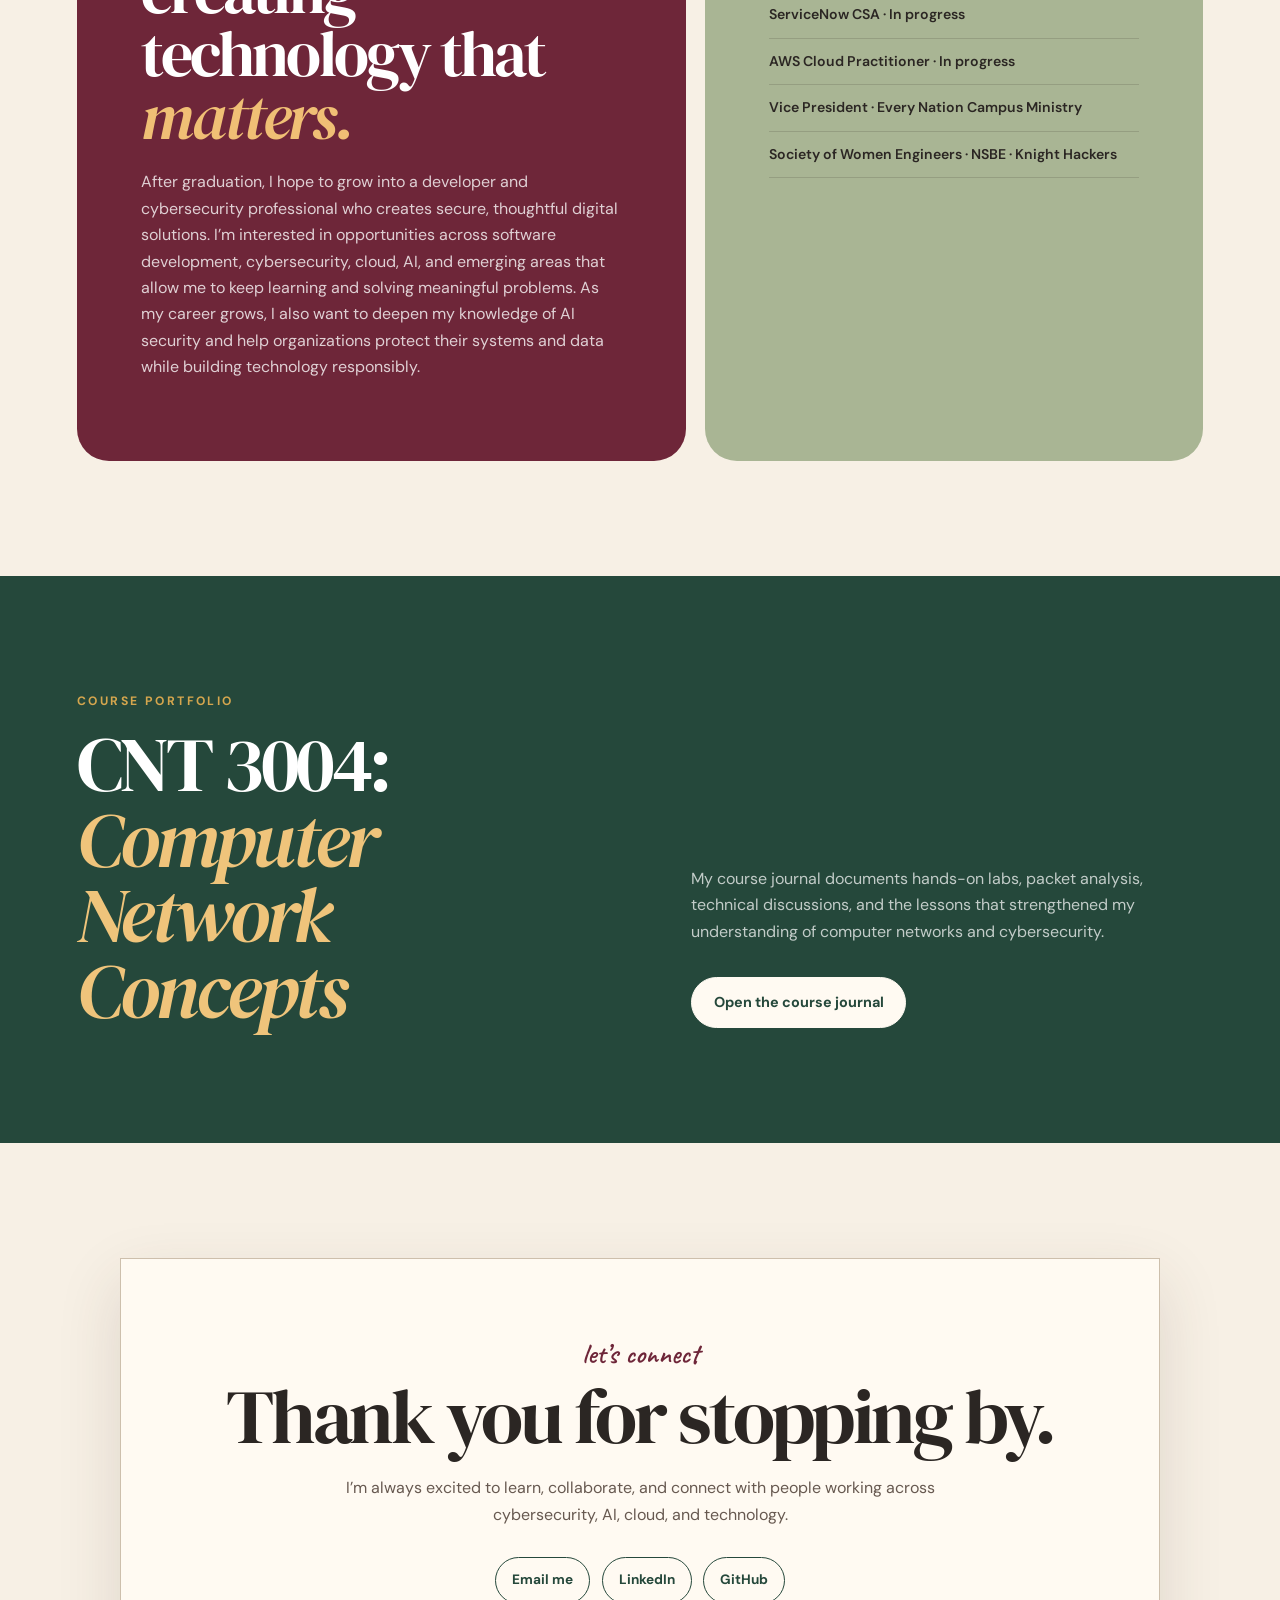
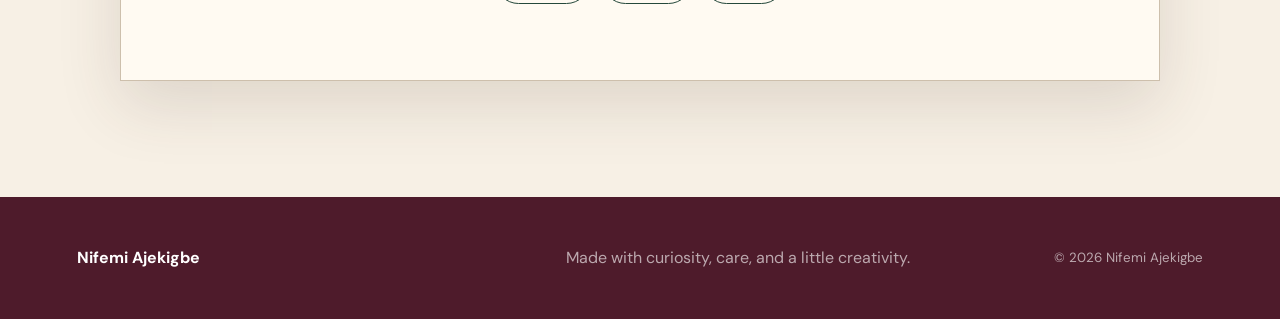
==== commit d9464a1d: "Expand CNT 3004 journal and technical skills" ====
--- a/index.html
+++ b/index.html
@@ -20,7 +20,8 @@
       <a href="#about">About</a>
       <a href="#projects">Projects</a>
       <a href="#experience">Experience</a>
-      <a href="/cnt3004">CNT 3004</a>
+      <a href="#skills">Skills</a>
+      <a href="/cnt3004">Coursework</a>
       <a class="nav-pill" href="/oluwanifemi-ajekigbe-resume.pdf" target="_blank">Résumé</a>
     </nav>
   </header>
@@ -34,7 +35,7 @@
         <p class="hero-title">Information Technology student, security enthusiast, and purpose-driven builder.</p>
         <p class="hero-intro">I’m an undergraduate honors researcher at UCF with a strong interest in cybersecurity, AI security, and creating technology that makes a meaningful difference.</p>
         <div class="hero-actions">
-          <a class="button primary" href="#projects">Explore my work <span>↘</span></a>
+          <a class="button primary" href="#projects">Explore my work</a>
           <a class="button secondary" href="/oluwanifemi-ajekigbe-resume.pdf" target="_blank">View my résumé</a>
         </div>
         <div class="quick-notes" aria-label="Quick facts">
@@ -102,7 +103,7 @@
           <p>Designed and developed a platform to help minority, first-generation, and international college students access scholarships, mentorship, and academic support more easily.</p>
           <p>Applied user research, requirements gathering, iterative prototyping, and usability testing to shape scholarship matching, progress tracking, and deadline reminders.</p>
           <ul class="tags"><li>Web Design</li><li>Figma</li><li>HCI</li><li>User Research</li></ul>
-          <a class="text-link" href="https://www.figma.com/make/1Pb3ONUj11MKpCm4T9jllm/BRIDGE-APP" target="_blank" rel="noreferrer">Explore the BRIDGE prototype →</a>
+          <a class="text-link" href="https://www.figma.com/make/1Pb3ONUj11MKpCm4T9jllm/BRIDGE-APP" target="_blank" rel="noreferrer">Explore the BRIDGE prototype</a>
         </article>
 
         <article class="project-card rag reveal">
@@ -126,7 +127,7 @@
           <p>Created and launched a warm, community-centered ministry website where visitors can RSVP, request prayer, share what is on their hearts, and receive gathering reminders.</p>
           <p>Connected a custom domain with a database, private leadership dashboard, email confirmations, and scheduled reminders.</p>
           <ul class="tags"><li>Web Design</li><li>JavaScript</li><li>Supabase</li><li>Vercel</li></ul>
-          <a class="text-link" href="https://www.lockinwjesus.org" target="_blank" rel="noreferrer">Visit the live website →</a>
+          <a class="text-link" href="https://www.lockinwjesus.org" target="_blank" rel="noreferrer">Visit the live website</a>
         </article>
 
         <article class="project-card security no-image reveal">
@@ -153,6 +154,19 @@
         <article class="timeline-item reveal"><div><span>Summer 2026</span><strong>Pfizer</strong></div><div><h3>AI-Powered Document Intelligence Intern</h3><p>Built and refined document ingestion, classification, OCR, and retrieval workflows for a grounded pharmaceutical document Q&amp;A system.</p></div></article>
         <article class="timeline-item reveal"><div><span>Summer 2026</span><strong>ServiceNow</strong></div><div><h3>ServiceNow Extern</h3><p>Completed hands-on work in system administration, workflow automation, enterprise AI, platform configuration, and process troubleshooting.</p></div></article>
         <article class="timeline-item reveal"><div><span>Summer 2025</span><strong>Lavner Education · UCP Charter Schools</strong></div><div><h3>STEM &amp; AI Instructor</h3><p>Taught more than 30 students Python, Java, AI concepts, debugging, and logical problem-solving through accessible, hands-on lessons.</p></div></article>
+      </div>
+    </section>
+
+    <section class="skills section-pad" id="skills">
+      <div class="section-heading split reveal">
+        <div><p class="eyebrow">Technical toolkit</p><h2>Skills I’m building through <em>real work.</em></h2></div>
+        <p>My toolkit continues to grow through coursework, research, internships, and projects that connect technical knowledge to practical needs.</p>
+      </div>
+      <div class="skills-grid">
+        <article class="skill-card reveal"><p class="handwritten">development</p><h3>Programming &amp; Data</h3><ul><li>Python</li><li>Java</li><li>C</li><li>JavaScript</li><li>SQL</li></ul></article>
+        <article class="skill-card reveal"><p class="handwritten">protecting systems</p><h3>Networking &amp; Security</h3><ul><li>Wireshark</li><li>Splunk</li><li>Snort</li><li>TCP/IP &amp; VLANs</li><li>Linux, SSH &amp; UFW</li></ul></article>
+        <article class="skill-card reveal"><p class="handwritten">intelligent systems</p><h3>AI &amp; Document Intelligence</h3><ul><li>RAG pipelines</li><li>OCR workflows</li><li>FAISS</li><li>Sentence transformers</li><li>Prompt engineering</li></ul></article>
+        <article class="skill-card reveal"><p class="handwritten">building at scale</p><h3>Cloud &amp; Platforms</h3><ul><li>AWS fundamentals</li><li>ServiceNow</li><li>Vercel &amp; Supabase</li><li>Git &amp; GitHub</li><li>AppSheet &amp; Apps Script</li></ul></article>
       </div>
     </section>
 
@@ -178,7 +192,7 @@
 
     <section class="course-preview section-pad reveal">
       <div><p class="eyebrow">Course portfolio</p><h2>CNT 3004:<br><em>Computer Network Concepts</em></h2></div>
-      <div><p>My course journal will collect reflections on labs, assignments, quizzes, and discussions as I strengthen my understanding of computer networks throughout the semester.</p><a class="button primary" href="/cnt3004">Open the course journal →</a></div>
+      <div><p>My course journal documents hands-on labs, packet analysis, technical discussions, and the lessons that strengthened my understanding of computer networks and cybersecurity.</p><a class="button primary" href="/cnt3004">Open the course journal</a></div>
     </section>
 
     <section class="contact section-pad" id="contact">
--- a/styles.css
+++ b/styles.css
@@ -135,6 +135,18 @@
 .timeline-item h3 { margin-bottom: .45rem; font: 400 1.7rem "DM Serif Display", serif; }
 .timeline-item p { max-width: 750px; margin: 0; color: #685b53; }
 
+.skills { background: var(--cream); }
+.skills-grid { display: grid; grid-template-columns: repeat(2, minmax(0, 1fr)); gap: 1rem; }
+.skill-card { position: relative; min-height: 315px; padding: clamp(1.8rem, 4vw, 3rem); border: 1px solid var(--line); border-radius: 30px; overflow: hidden; }
+.skill-card:nth-child(1) { background: var(--paper); }
+.skill-card:nth-child(2) { background: var(--forest); color: white; }
+.skill-card:nth-child(3) { background: #e9b69c; }
+.skill-card:nth-child(4) { background: var(--sage); }
+.skill-card:nth-child(2) .handwritten { color: var(--gold); }
+.skill-card h3 { margin: 1.2rem 0 1.5rem; font: 400 clamp(1.8rem, 3vw, 2.7rem)/1.1 "DM Serif Display", serif; }
+.skill-card ul { display: flex; flex-wrap: wrap; gap: .55rem; margin: 0; padding: 0; list-style: none; }
+.skill-card li { padding: .48rem .72rem; border: 1px solid currentColor; border-radius: 999px; font-size: .76rem; font-weight: 700; opacity: .82; }
+
 .goals { display: grid; grid-template-columns: 1.1fr .9fr; gap: 1.2rem; background: var(--cream); }
 .goals-card, .activities { padding: clamp(2rem, 5vw, 4rem); border-radius: 32px; }
 .goals-card { background: var(--burgundy); color: white; }
@@ -174,18 +186,52 @@
 .course-intro { display: grid; grid-template-columns: .7fr 1.3fr; gap: 3rem; align-items: start; padding-bottom: 5rem; border-bottom: 1px solid var(--line); }
 .course-intro .eyebrow { grid-column: 1/-1; }
 .course-intro h2 { font-size: clamp(3rem, 5.5vw, 5.2rem); }
-.course-intro > p:last-child { max-width: 700px; color: #665950; font-size: 1.08rem; }
+.course-intro > div > p { max-width: 700px; color: #665950; font-size: 1.08rem; }
+.course-tags { display: flex; flex-wrap: wrap; gap: .55rem; margin-top: 1.4rem; }
+.course-tags span { padding: .45rem .7rem; border: 1px solid var(--line); border-radius: 999px; color: var(--forest); font-size: .72rem; font-weight: 700; }
 .journal-heading { max-width: 850px; margin: 5rem 0 2.5rem; }
 .journal-heading h2 { font-size: clamp(2.8rem, 5vw, 5rem); }
-.journal-grid { display: grid; grid-template-columns: repeat(3, 1fr); gap: 1rem; }
-.journal-card { min-height: 330px; padding: 2rem; border: 1px solid var(--line); border-radius: 24px; background: var(--cream); }
-.journal-card:nth-child(2) { background: var(--sage); }
-.journal-card:nth-child(3) { background: #e9b69c; }
-.journal-card span { color: var(--burgundy); font: italic 1.25rem "DM Serif Display", serif; }
-.journal-card h3 { margin: 3rem 0 .8rem; font: 400 1.7rem/1.15 "DM Serif Display", serif; }
-.journal-card p { color: #62564e; }
+.journal-heading > p:last-child { max-width: 680px; color: #665950; }
+.artifact-grid { display: grid; grid-template-columns: repeat(2, minmax(0, 1fr)); gap: 1rem; }
+.artifact-card { display: flex; min-height: 520px; flex-direction: column; padding: clamp(1.7rem, 3vw, 2.7rem); border: 1px solid var(--line); border-radius: 30px; background: var(--cream); }
+.artifact-card:nth-child(2) { background: var(--sage); }
+.artifact-card:nth-child(3) { background: var(--forest); color: white; }
+.artifact-card:nth-child(4) { background: #e9b69c; }
+.artifact-top { display: flex; align-items: center; justify-content: space-between; gap: 1rem; margin-bottom: 3.5rem; }
+.artifact-top span { color: var(--burgundy); font: italic 1.25rem "DM Serif Display", serif; }
+.artifact-card:nth-child(3) .artifact-top span { color: var(--gold); }
+.artifact-top p { margin: 0; font-size: .68rem; font-weight: 700; letter-spacing: .12em; text-align: right; text-transform: uppercase; }
+.artifact-card h3 { margin-bottom: 1rem; font: 400 clamp(1.8rem, 3vw, 2.6rem)/1.08 "DM Serif Display", serif; }
+.artifact-card > p { color: #62564e; }
+.artifact-card:nth-child(3) > p { color: rgba(255,255,255,.78); }
+.artifact-card code { padding: .1rem .3rem; border-radius: 5px; background: rgba(255,255,255,.42); color: inherit; }
+.artifact-skills { display: flex; flex-wrap: wrap; gap: .45rem; margin: auto 0 0; padding: 1rem 0 0; list-style: none; }
+.artifact-skills li { padding: .4rem .62rem; border: 1px solid currentColor; border-radius: 999px; font-size: .68rem; font-weight: 700; opacity: .78; }
+.discussion-section, .notes-section, .course-reflection { margin-top: clamp(5rem, 9vw, 8rem); padding-top: clamp(4rem, 7vw, 6rem); border-top: 1px solid var(--line); }
+.discussion-heading { display: grid; grid-template-columns: .8fr 1.2fr; gap: 1rem 3rem; align-items: start; }
+.discussion-heading .eyebrow { grid-column: 1 / -1; }
+.discussion-heading h2, .notes-section h2, .course-reflection h2 { font-size: clamp(2.8rem, 5vw, 5rem); }
+.discussion-heading > p:last-child { max-width: 620px; color: #665950; font-size: 1.06rem; }
+.discussion-grid { display: grid; grid-template-columns: repeat(6, 1fr); gap: 1rem; margin-top: 3rem; }
+.discussion-grid article { grid-column: span 2; min-height: 220px; padding: 1.6rem; border: 1px solid var(--line); border-radius: 24px; background: var(--cream); }
+.discussion-grid article:nth-child(2), .discussion-grid article:nth-child(5) { background: var(--sage); }
+.discussion-grid article:nth-child(4) { grid-column: 2 / span 2; background: #e9b69c; }
+.discussion-grid h3 { margin-bottom: .7rem; font: 400 1.55rem "DM Serif Display", serif; }
+.discussion-grid p { margin: 0; color: #62564e; font-size: .9rem; }
+.notes-section { display: grid; grid-template-columns: minmax(0, .8fr) minmax(0, 1.2fr); gap: clamp(3rem, 7vw, 7rem); align-items: start; }
+.notes-section > div:first-child > p:last-child { max-width: 620px; color: #665950; }
+.note-stack { display: grid; gap: 1rem; }
+.note-stack article { position: relative; padding: 2rem; border: 1px solid var(--line); background: var(--cream); box-shadow: 0 12px 28px rgba(70,49,39,.08); }
+.note-stack article:nth-child(1) { transform: rotate(-1deg); }
+.note-stack article:nth-child(2) { background: var(--sage); transform: rotate(1deg); }
+.note-stack article:nth-child(3) { background: #f1d89f; transform: rotate(-.5deg); }
+.note-stack h3 { margin-bottom: .55rem; font: 400 1.65rem "DM Serif Display", serif; }
+.note-stack p:last-child { margin: 0; color: #62564e; }
+.course-reflection { padding-right: clamp(0rem, 8vw, 8rem); padding-left: clamp(0rem, 8vw, 8rem); }
+.course-reflection h2 { max-width: 930px; }
+.reflection-copy { display: grid; grid-template-columns: repeat(2, minmax(0, 1fr)); gap: clamp(2rem, 6vw, 5rem); }
+.reflection-copy p { color: #62564e; font-size: 1.04rem; }
 .back-link { display: inline-block; margin-top: 3rem; color: var(--forest); font-weight: 700; }
-.notes-coming { margin: 2rem 0 0; color: var(--burgundy); font: 600 1.35rem "Caveat", cursive; }
 
 .js .reveal { opacity: 0; transform: translateY(40px); transition: opacity .75s ease, transform .75s cubic-bezier(.22,1,.36,1); transition-delay: var(--delay, 0ms); }
 .js .reveal.from-left { transform: translateX(-50px); }
@@ -200,11 +246,15 @@
   #site-nav a { padding: .7rem; }
   .hero { grid-template-columns: 1fr; padding-top: 5rem; }
   .portrait-collage { width: min(92vw, 580px); }
-  .about-grid, .goals, .course-preview, .course-hero, .course-intro { grid-template-columns: 1fr; }
+  .about-grid, .goals, .course-preview, .course-hero, .course-intro, .discussion-heading, .notes-section { grid-template-columns: 1fr; }
   .project-card:nth-child(n) { grid-column: span 6; }
   .project-card:nth-child(5), .project-card:nth-child(6) { grid-column: span 6; }
-  .journal-grid { grid-template-columns: 1fr; }
-  .journal-card { min-height: 0; }
+  .skills-grid, .artifact-grid { grid-template-columns: 1fr; }
+  .artifact-card { min-height: 0; }
+  .artifact-skills { margin-top: 1.5rem; }
+  .discussion-heading .eyebrow { grid-column: auto; }
+  .discussion-grid article { grid-column: span 3; }
+  .discussion-grid article:nth-child(4) { grid-column: span 3; }
   footer { grid-template-columns: 1fr 1fr; }
   footer small { grid-column: 1/-1; }
 }
@@ -229,6 +279,8 @@
   .project-card:nth-child(n) { grid-column: auto; min-height: 0; transform: none; }
   .project-card h3 { margin-top: 3.5rem; }
   .timeline-item { grid-template-columns: 1fr; gap: 1rem; }
+  .skills-grid, .discussion-grid, .reflection-copy { grid-template-columns: 1fr; }
+  .discussion-grid article, .discussion-grid article:nth-child(4) { grid-column: auto; min-height: 0; }
   .course-preview { align-items: start; }
   footer { grid-template-columns: 1fr; }
   footer small { grid-column: auto; }
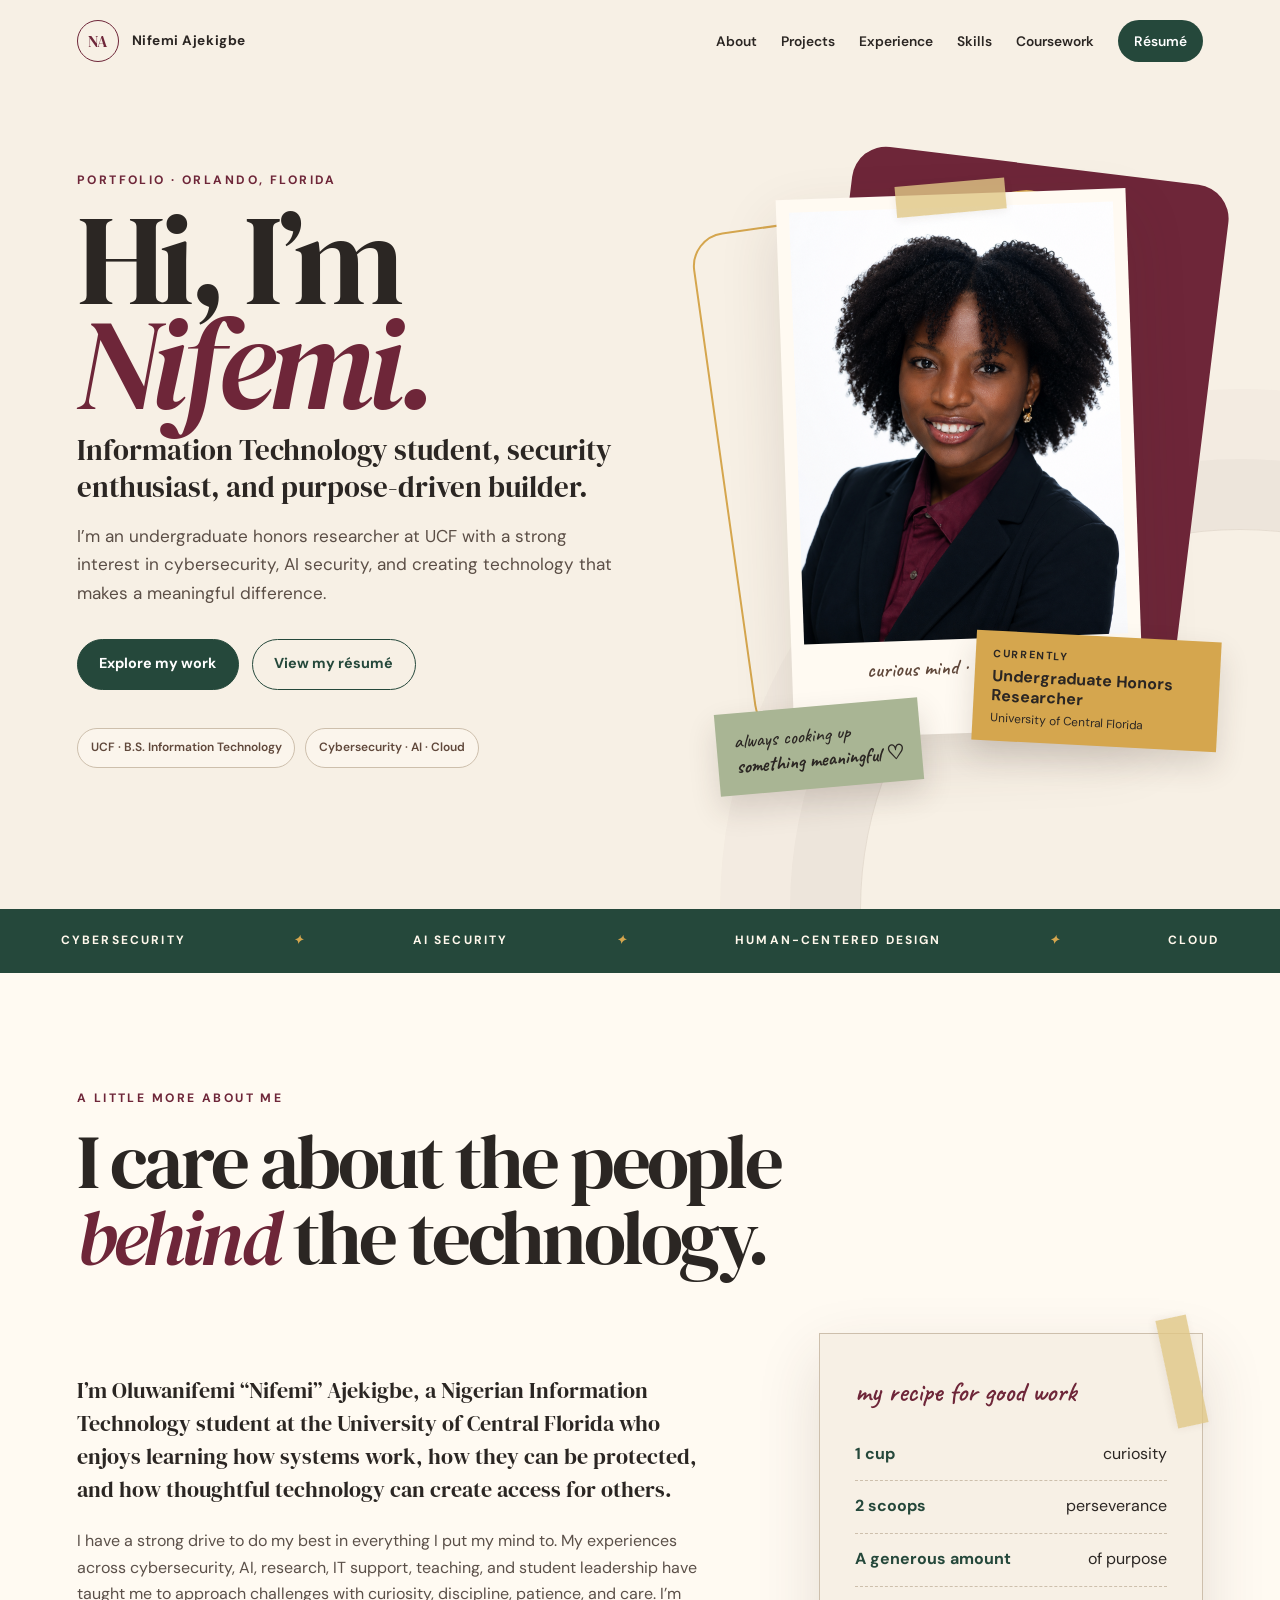
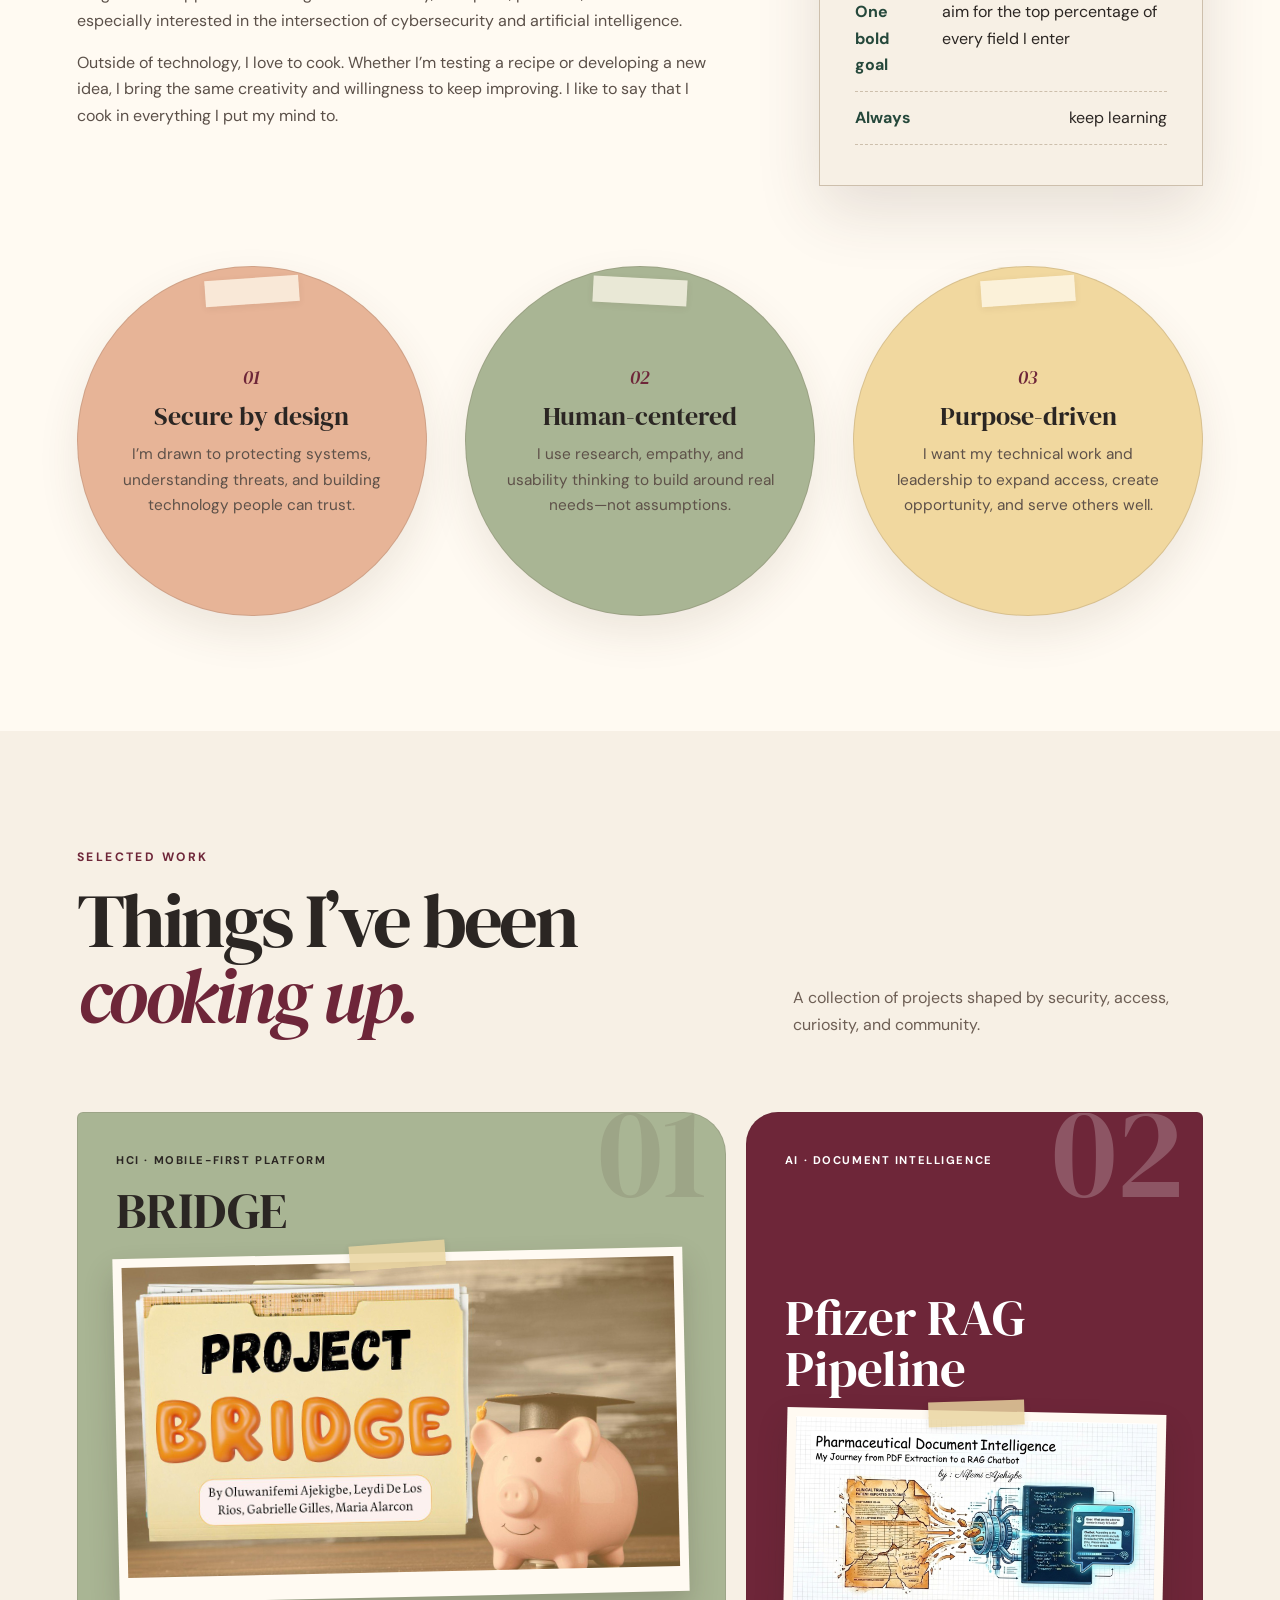
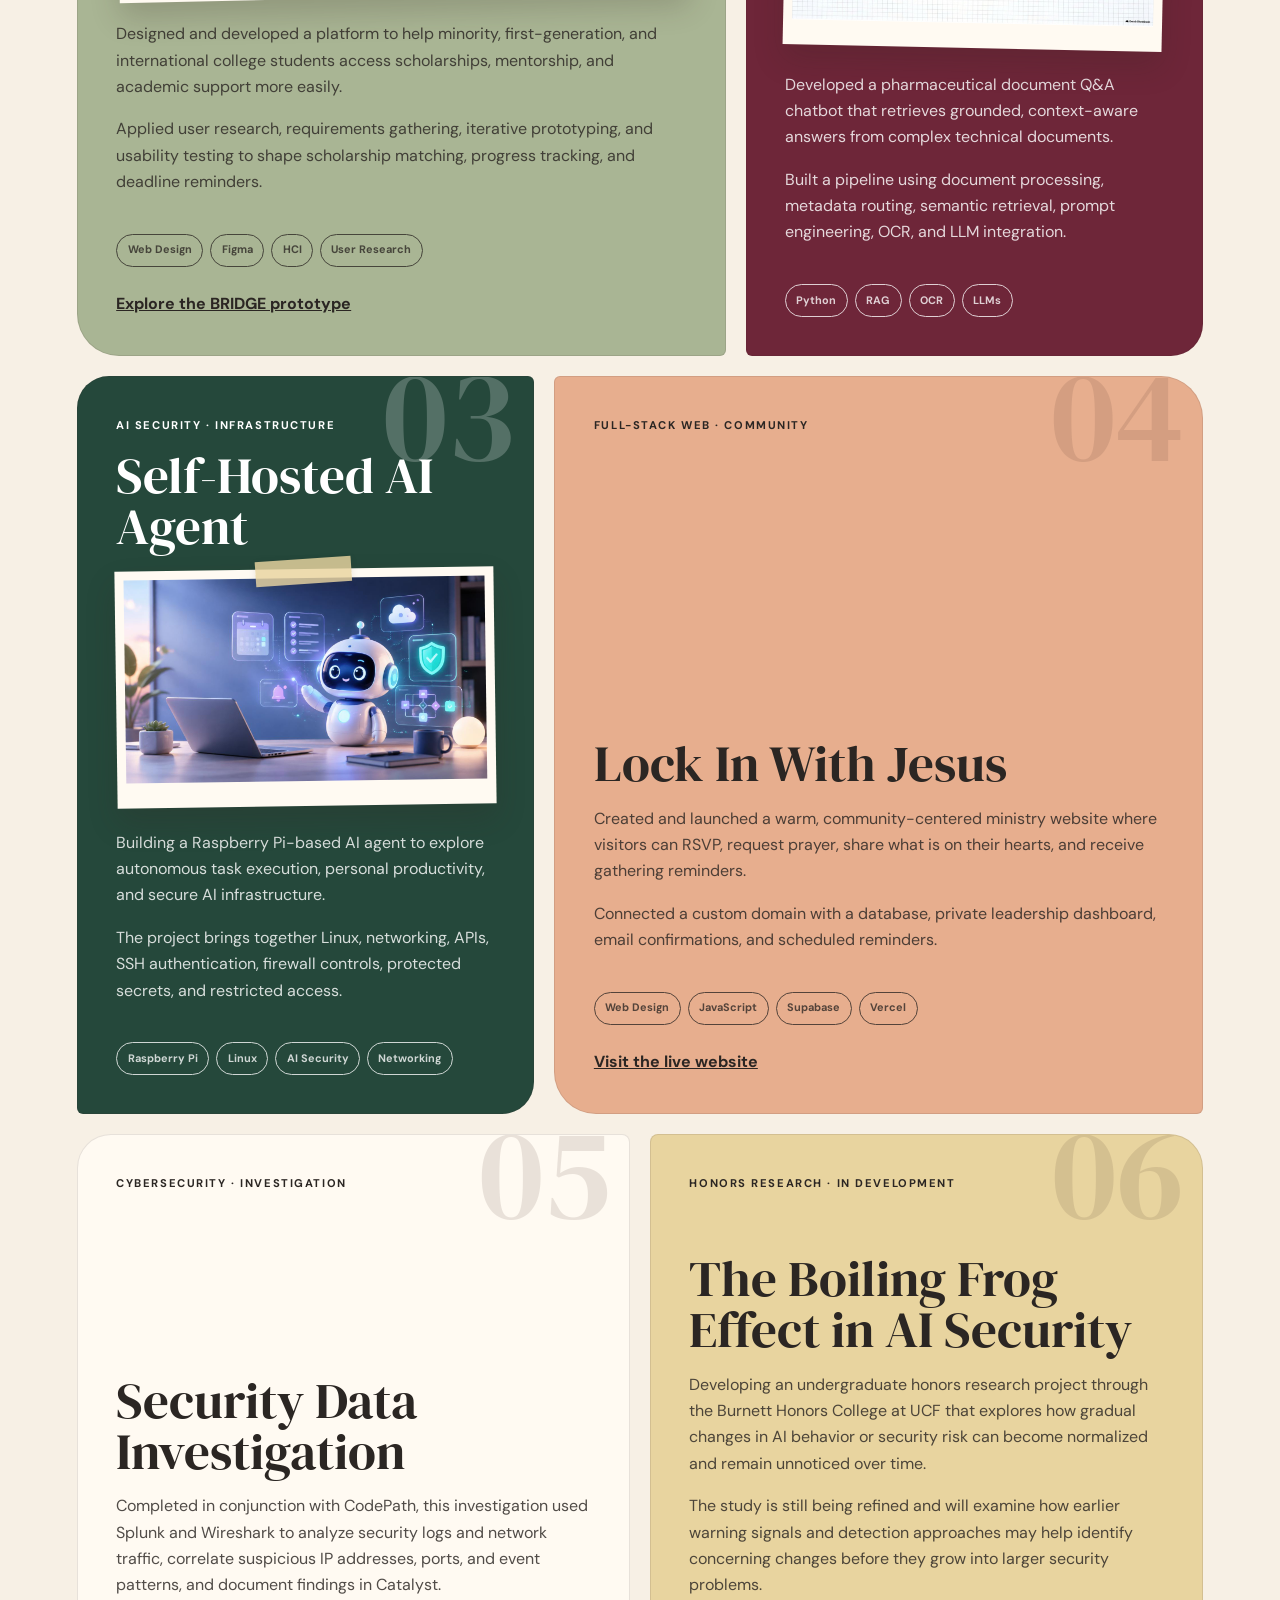
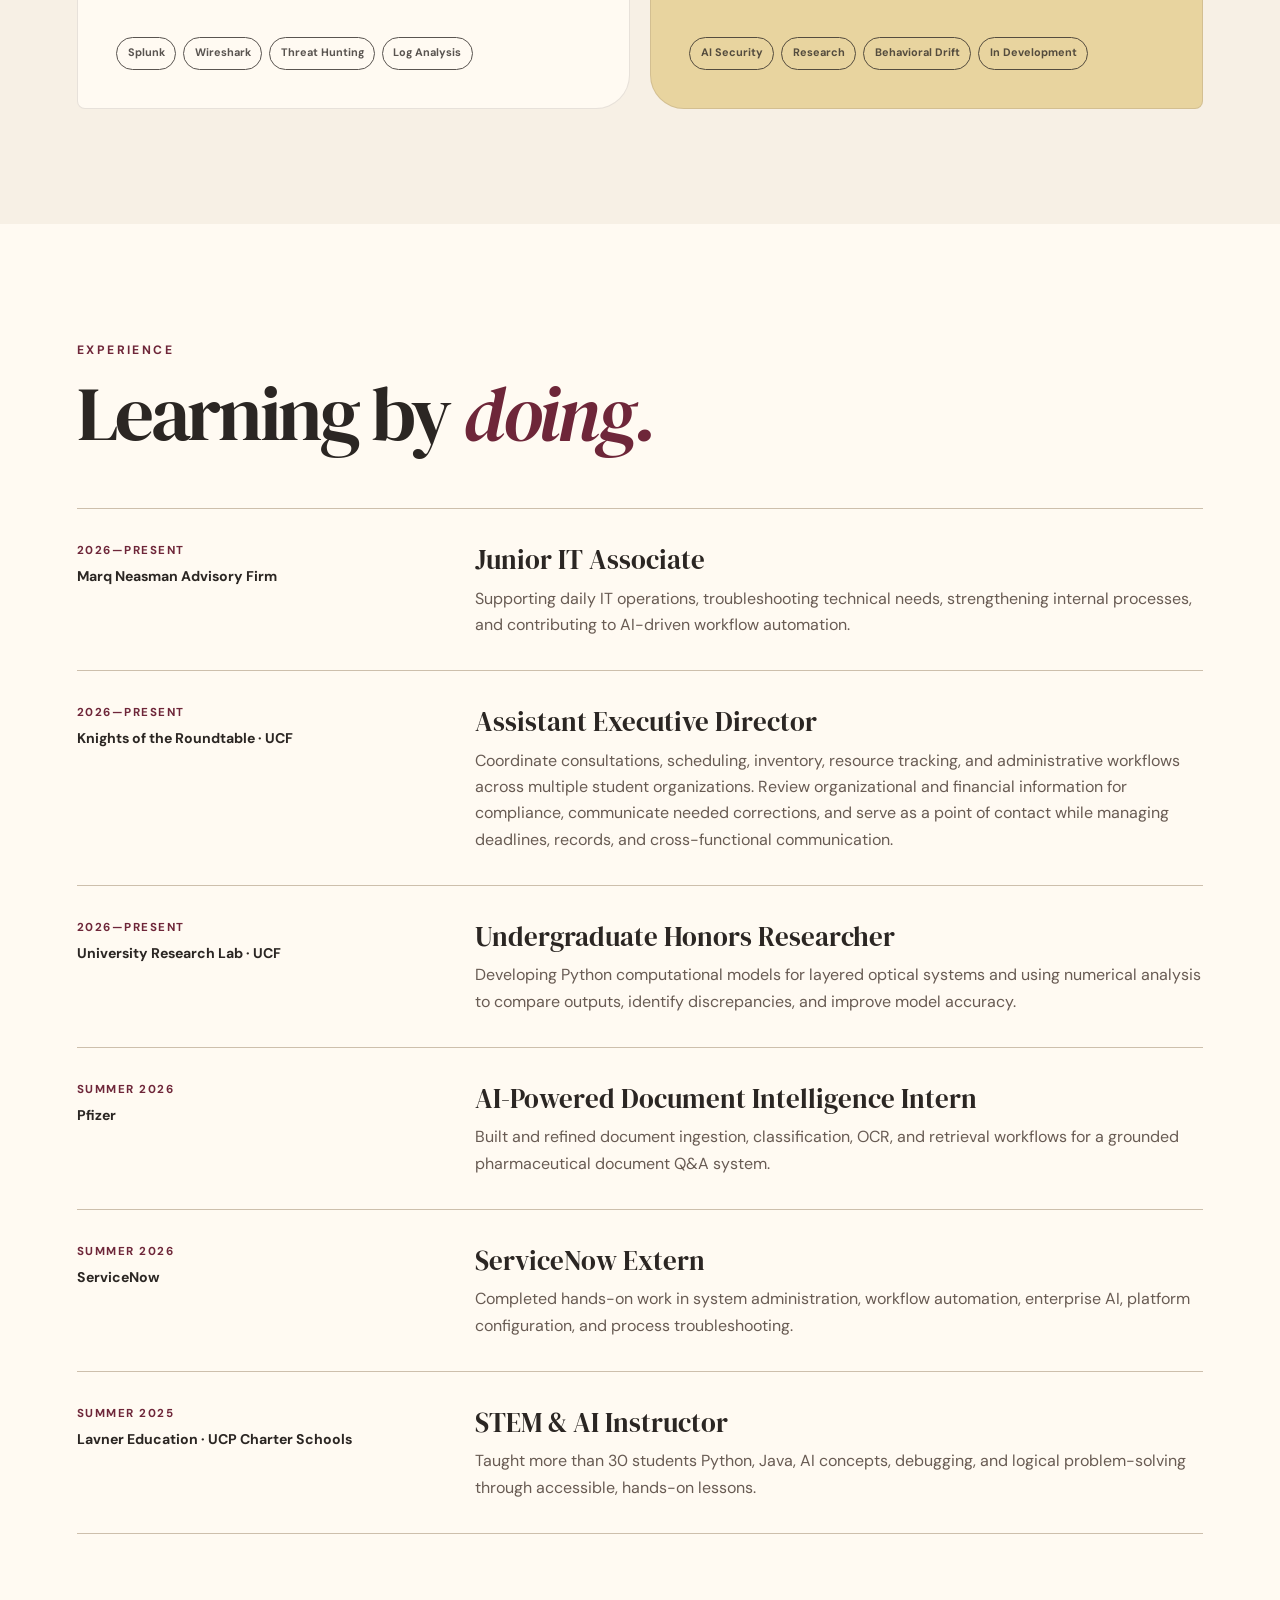
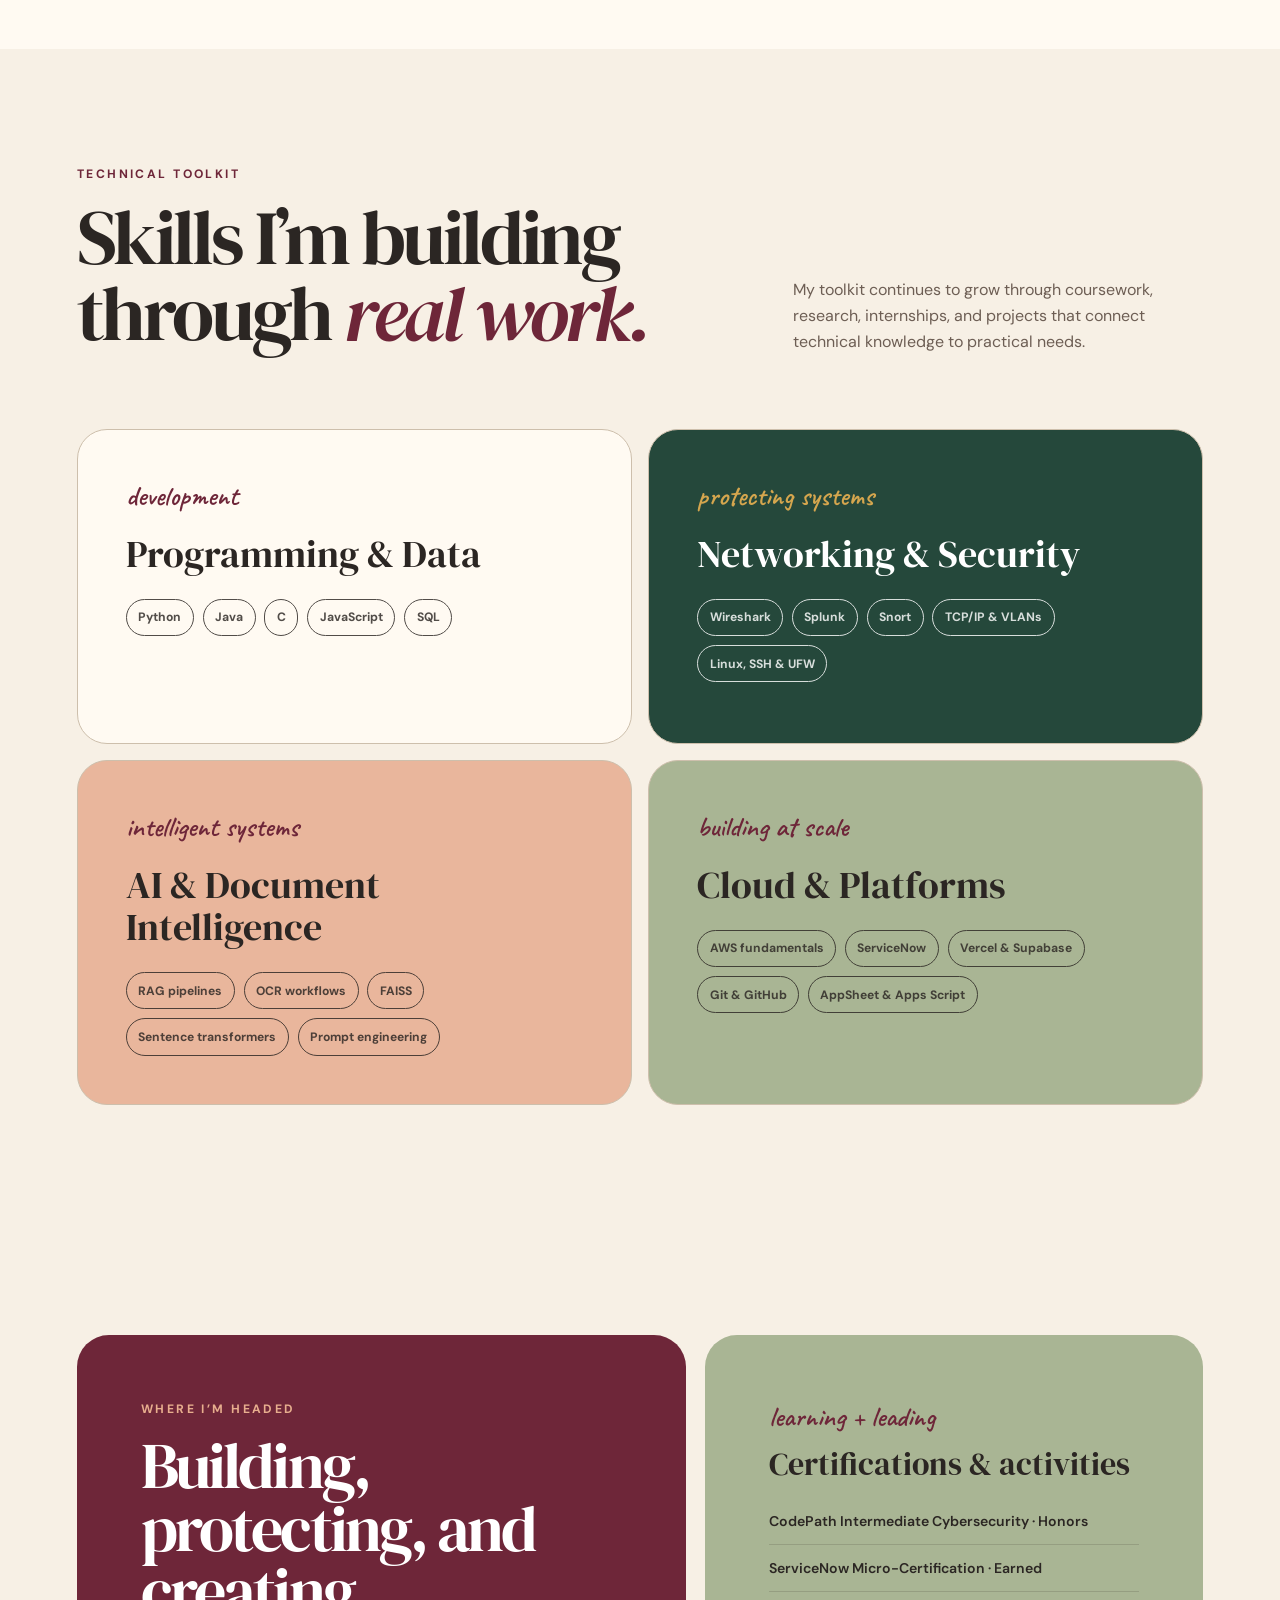
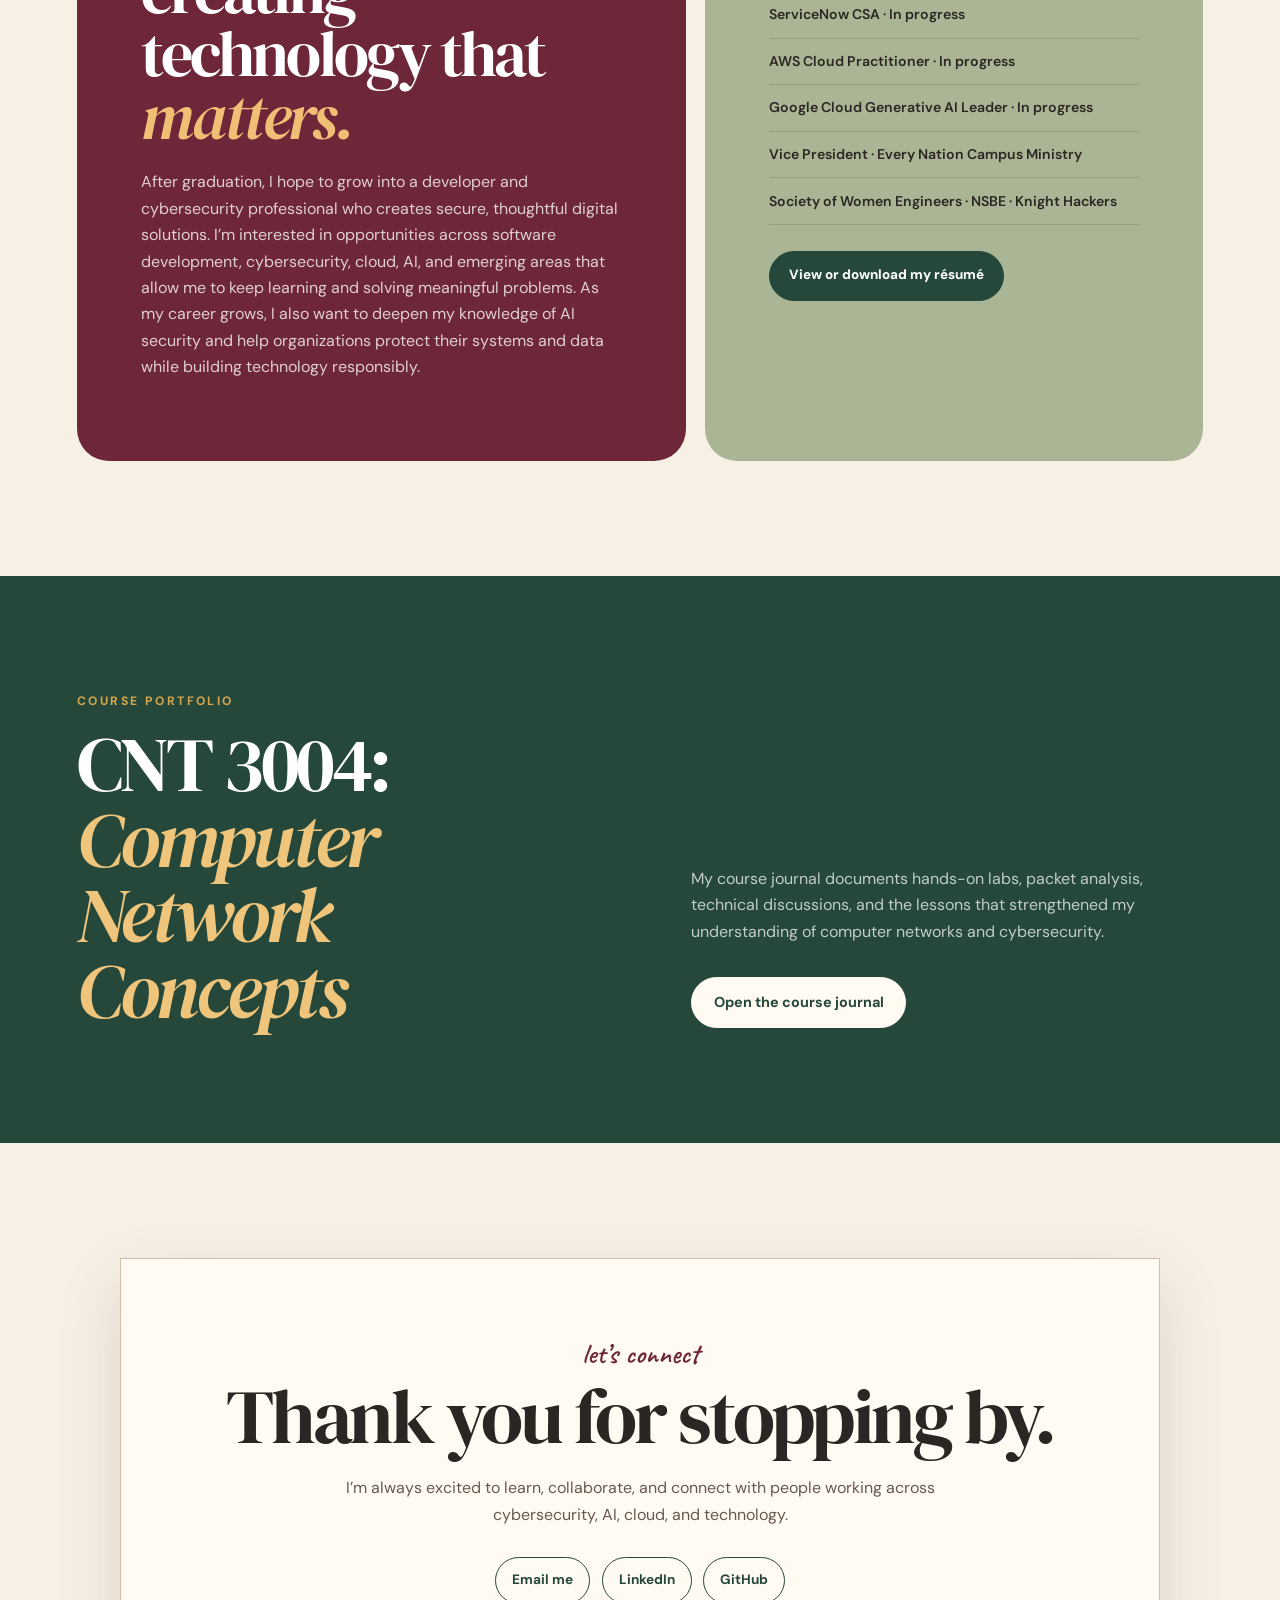
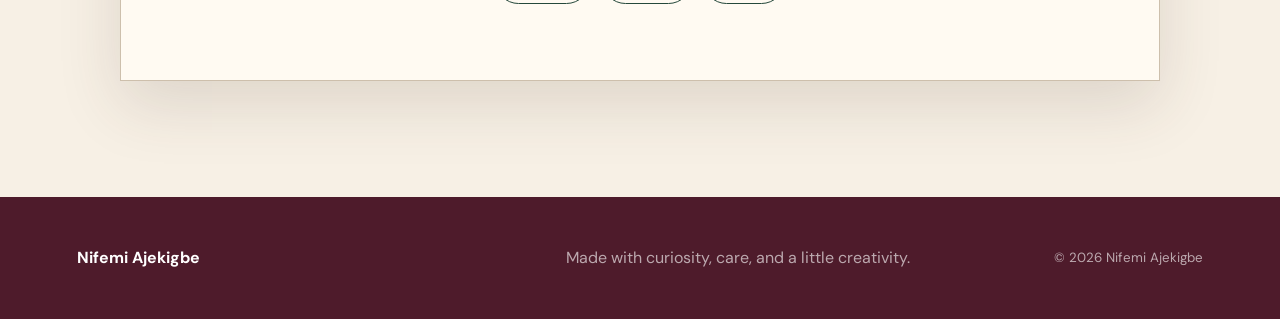
==== commit 4ddaf3fa: "Add Gen AI certification and prominent resume link" ====
--- a/index.html
+++ b/index.html
@@ -184,9 +184,11 @@
           <span>ServiceNow Micro-Certification · Earned</span>
           <span>ServiceNow CSA · In progress</span>
           <span>AWS Cloud Practitioner · In progress</span>
+          <span>Google Cloud Generative AI Leader · In progress</span>
           <span>Vice President · Every Nation Campus Ministry</span>
           <span>Society of Women Engineers · NSBE · Knight Hackers</span>
         </div>
+        <a class="resume-cta" href="/oluwanifemi-ajekigbe-resume.pdf" target="_blank" rel="noopener">View or download my résumé</a>
       </div>
     </section>
 
--- a/styles.css
+++ b/styles.css
@@ -158,6 +158,8 @@
 .activities h3 { margin-bottom: 1.5rem; font: 400 2rem "DM Serif Display", serif; }
 .activity-list { display: grid; gap: .7rem; }
 .activity-list span { padding-bottom: .7rem; border-bottom: 1px solid rgba(43,38,35,.16); font-size: .88rem; font-weight: 600; }
+.resume-cta { display: inline-flex; min-height: 50px; align-items: center; justify-content: center; margin-top: 1.6rem; padding: .75rem 1.2rem; border: 1px solid var(--forest); border-radius: 999px; background: var(--forest); color: white; font-size: .84rem; font-weight: 800; text-decoration: none; transition: transform .2s ease, box-shadow .2s ease; }
+.resume-cta:hover, .resume-cta:focus-visible { transform: translateY(-2px); box-shadow: 0 10px 22px rgba(37,72,59,.2); }
 
 .course-preview { display: grid; grid-template-columns: 1fr 1fr; align-items: end; gap: clamp(3rem, 8vw, 8rem); background: var(--forest); color: white; }
 .course-preview .eyebrow { color: var(--gold); }
@@ -227,6 +229,8 @@
 .note-stack article:nth-child(3) { background: #f1d89f; transform: rotate(-.5deg); }
 .note-stack h3 { margin-bottom: .55rem; font: 400 1.65rem "DM Serif Display", serif; }
 .note-stack p:last-child { margin: 0; color: #62564e; }
+.note-link { display: inline-flex; min-height: 44px; align-items: center; margin-top: 1.25rem; padding: .65rem 1rem; border: 1px solid currentColor; border-radius: 999px; color: var(--forest); font-size: .78rem; font-weight: 800; text-decoration: none; transition: background .2s ease, color .2s ease, transform .2s ease; }
+.note-link:hover, .note-link:focus-visible { background: var(--forest); color: white; transform: translateY(-2px); }
 .course-reflection { padding-right: clamp(0rem, 8vw, 8rem); padding-left: clamp(0rem, 8vw, 8rem); }
 .course-reflection h2 { max-width: 930px; }
 .reflection-copy { display: grid; grid-template-columns: repeat(2, minmax(0, 1fr)); gap: clamp(2rem, 6vw, 5rem); }
